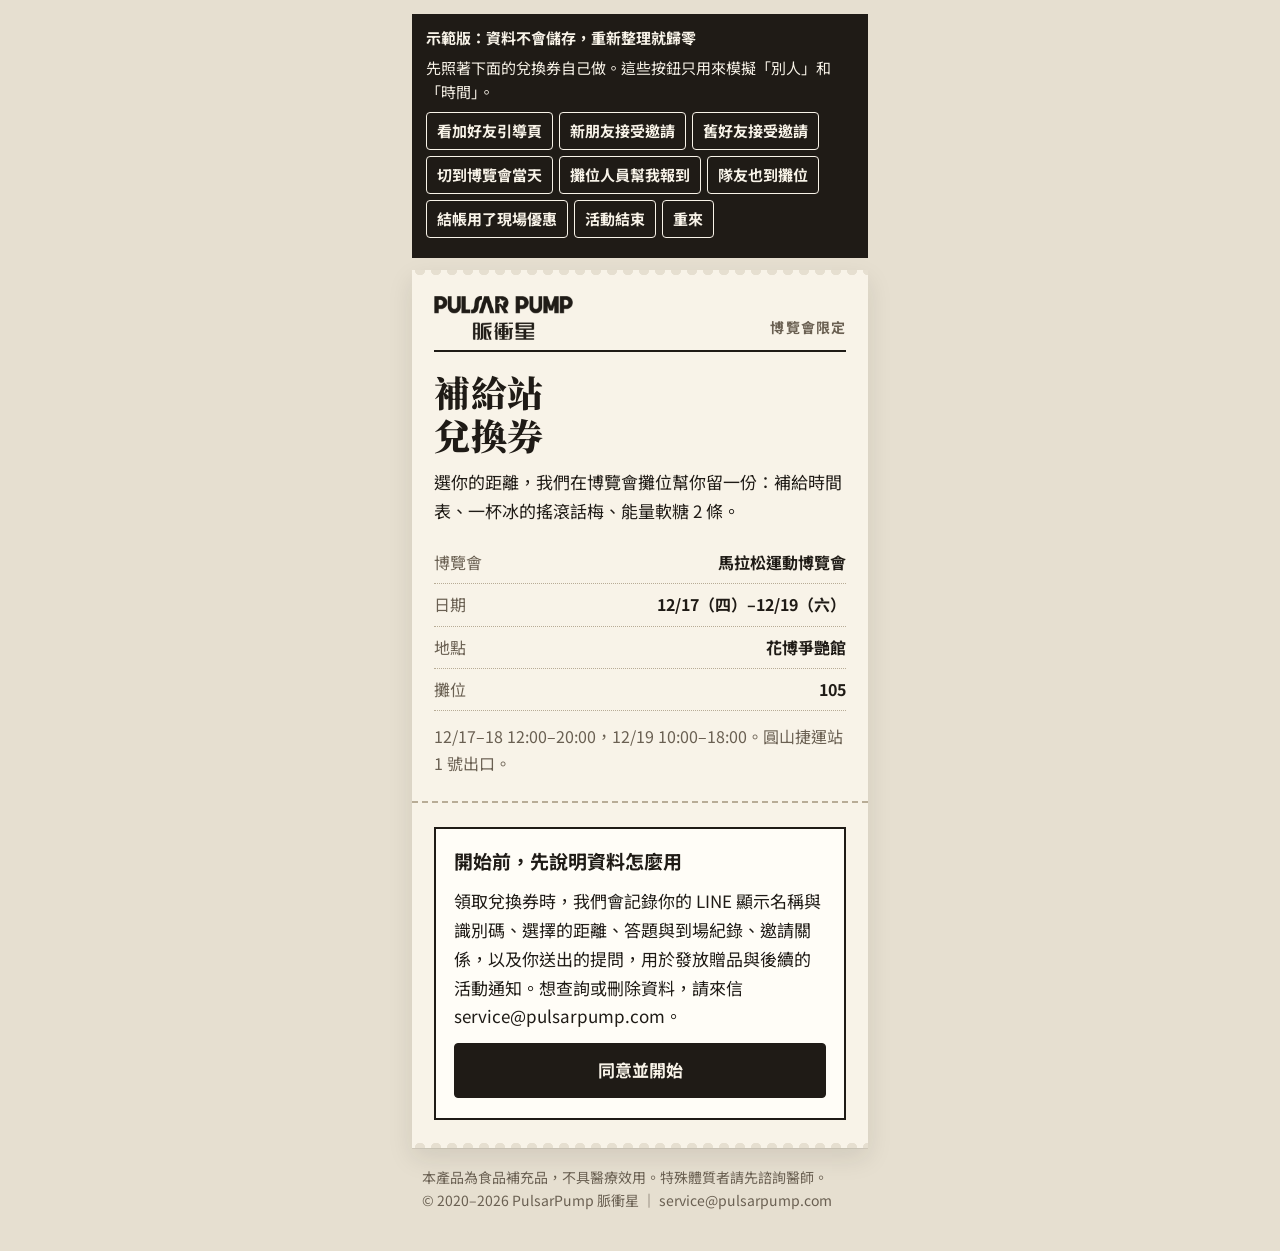
==== index.html @ deff33b0 "更新示範版 Co-Authored-By: Claude Fable 5.2 <noreply@anthropic.com> Claude-Session: https://claude.ai/cod" ====
<!DOCTYPE html>
<html lang="zh-Hant">
<head>
<meta charset="utf-8">
<meta name="viewport" content="width=device-width, initial-scale=1">
<title>示範｜博覽會補給站兌換券｜PulsarPump 脈衝星</title>
<meta name="robots" content="noindex">
<link rel="preconnect" href="https://fonts.googleapis.com">
<link rel="preconnect" href="https://fonts.gstatic.com" crossorigin>
<link href="https://fonts.googleapis.com/css2?family=Noto+Sans+TC:wght@400;500;700&family=Noto+Serif+TC:wght@900&display=swap" rel="stylesheet">
<style>/* 任務卡（參加者頁）：一張紙本集章卡。米色紙、油墨黑字、橘紅印章、虛線撕口。
   攤位核銷頁與統計頁仍用 style.css。 */
:root{
  color-scheme: light;
  --desk:#e6dfd0; --paper:#f8f3e8; --paper-2:#fffdf7;
  --ink:#1f1b16; --muted:#6a6052; --rule:#b8ac96;
  --stamp:#c8401a;            /* 印泥色：品牌橘壓深，紙上才夠清楚 */
  --bad:#a3271a;
  --serif:"Noto Serif TC","Songti TC","PMingLiU",serif;
  --sans:"Noto Sans TC",ui-sans-serif,system-ui,-apple-system,"PingFang TC",Arial,sans-serif;
}
*{box-sizing:border-box}
body{margin:0;background:var(--desk);color:var(--ink);font-family:var(--sans);font-size:17px;line-height:1.7;-webkit-font-smoothing:antialiased}
.wrap{max-width:480px;margin:0 auto;padding:14px 12px 40px}
.sheet{background:var(--paper);padding:26px 22px 28px;position:relative;box-shadow:0 1px 0 rgba(31,27,22,.08),0 10px 24px rgba(31,27,22,.10)}
/* 上下緣的撕口齒孔 */
.sheet::before,.sheet::after{content:"";position:absolute;left:0;right:0;height:8px;background:radial-gradient(circle at 8px 0,var(--desk) 5px,transparent 5.5px) 0 0/16px 8px repeat-x}
.sheet::before{top:0}
.sheet::after{bottom:0;transform:scaleY(-1)}
p{margin:0}
a{color:var(--ink)}
h1{font-family:var(--serif);font-size:36px;line-height:1.2;font-weight:900;margin:0;letter-spacing:.02em}
h3{font-size:19px;font-weight:700;margin:0;line-height:1.45}
.muted{color:var(--muted)}
.note{font-size:16px;color:var(--muted)}
.stack{display:flex;flex-direction:column;gap:12px}
[hidden]{display:none!important}

/* 卡頭 */
.brand{display:flex;justify-content:space-between;align-items:flex-end;border-bottom:2px solid var(--ink);padding-bottom:10px;margin-bottom:18px}
.brand img{display:block;height:44px;width:auto}
.brand span{font-size:14px;font-weight:700;color:var(--muted);letter-spacing:.08em}
.hero{display:flex;flex-direction:column;gap:12px}
.facts{margin-top:4px}
.fact{display:flex;justify-content:space-between;gap:16px;padding:7px 0;border-bottom:1px dotted var(--rule);font-size:16px}
.fact span{color:var(--muted);white-space:nowrap}
.fact b{font-weight:700;text-align:right}
.cut{border:0;border-top:2px dashed var(--rule);margin:24px -22px;position:relative}
.cut::before,.cut::after{content:"";position:absolute;top:-10px;width:18px;height:18px;border-radius:50%;background:var(--desk)}
.cut::before{left:-9px}.cut::after{right:-9px}

/* 集章格 */
.progress{display:flex;flex-direction:column;gap:14px}
.progress-top{display:flex;justify-content:space-between;align-items:baseline}
.progress-top b{font-family:var(--serif);font-size:26px;font-weight:900;font-variant-numeric:tabular-nums}
.stamps{display:grid;grid-template-columns:repeat(5,1fr);gap:8px}
.slot{aspect-ratio:1;border-radius:50%;border:1.5px dashed var(--rule);display:grid;place-items:center;color:var(--rule);font-family:var(--serif);font-weight:900;font-size:20px;position:relative}
.slot.done{border:2.5px solid var(--stamp);color:var(--stamp);font-size:17px;letter-spacing:.04em;box-shadow:inset 0 0 0 3px var(--paper),inset 0 0 0 4px var(--stamp);opacity:.92}
.slot.done:nth-child(1){transform:rotate(-9deg)}
.slot.done:nth-child(2){transform:rotate(6deg)}
.slot.done:nth-child(3){transform:rotate(-4deg)}
.slot.done:nth-child(4){transform:rotate(10deg)}
.slot.done:nth-child(5){transform:rotate(-6deg)}
.slot.new{animation:stamp .38s cubic-bezier(.2,1.4,.4,1) both}
@keyframes stamp{from{scale:1.9;opacity:0}to{scale:1;opacity:.92}}
.next-done{font-weight:700}
.stn{scroll-margin-top:8px}
.mycode{display:flex;justify-content:space-between;align-items:center;gap:12px;font-size:16px;border:1.5px solid var(--ink);padding:10px 14px;background:var(--paper-2)}
.mycode b{font-family:ui-monospace,"SF Mono",Menlo,Consolas,monospace;font-size:27px;letter-spacing:.2em;font-weight:700}

/* 兌換券 */
.rewards{display:flex;flex-direction:column}
.reward{display:grid;grid-template-columns:1fr;gap:4px;padding:12px 0;border-bottom:1px dotted var(--rule);font-size:16px;color:var(--muted)}
.reward b{font-size:17px;font-weight:700;color:var(--ink)}
.reward.on b::before,.reward.warn b::before{content:"可領";display:inline-block;font-size:14px;border:1.5px solid var(--stamp);color:var(--stamp);padding:0 6px;margin-right:8px;transform:rotate(-4deg);line-height:1.5}
.reward.warn b::before{content:"注意";border-color:var(--ink);color:var(--ink)}
.reward.on{color:var(--ink)}
.reward button{margin-top:6px}
.coupon{display:block;font-family:ui-monospace,"SF Mono",Menlo,Consolas,monospace;font-size:24px;font-weight:700;letter-spacing:.1em;color:var(--ink);border:1.5px dashed var(--ink);padding:6px 12px;margin:4px 0;background:var(--paper-2);text-align:center}

/* 提醒區塊（同意說明、加好友） */
.panel{display:flex;flex-direction:column;gap:12px}
.panel.alert{border:2px solid var(--ink);padding:18px 18px 20px;background:var(--paper-2)}

/* 五個補給站 */
ol.route{list-style:none;margin:0;padding:0}
.stn{display:flex;flex-direction:column;gap:6px;padding:20px 0;border-top:1px solid var(--ink);position:relative}
.stn:first-child{border-top:2px solid var(--ink)}
.mark{font-family:var(--serif);font-size:30px;font-weight:900;line-height:1.1;color:var(--ink)}
.stn.done .mark{color:var(--rule)}
.card{display:flex;flex-direction:column;gap:12px;min-width:0}
.tags{display:flex;gap:10px;align-items:center;flex-wrap:wrap;font-size:14px;font-weight:700;letter-spacing:.08em;color:var(--muted)}
.tag.onsite{color:var(--ink);border-bottom:2px solid var(--stamp)}
.tag.ok{position:absolute;right:0;top:16px;color:var(--stamp);border:2px solid var(--stamp);padding:0 8px;transform:rotate(5deg);letter-spacing:.1em;background:var(--paper)}

/* 兌換券 */
.ticket{display:flex;flex-direction:column;gap:14px}
.ticket .for{font-family:var(--serif);font-size:24px;font-weight:900;line-height:1.3}
ul.items{list-style:none;margin:0;padding:0;border-top:2px solid var(--ink)}
.item{display:flex;justify-content:space-between;align-items:center;gap:12px;padding:12px 0;border-bottom:1px dotted var(--rule)}
.item b{display:block;font-size:18px}
.item span{display:block;font-size:15px;color:var(--muted)}
.item i{font-style:normal;font-size:14px;font-weight:700;letter-spacing:.08em;white-space:nowrap;color:var(--muted);border:1.5px dashed var(--rule);padding:1px 8px}
.item.on i{color:var(--ink);border:1.5px solid var(--ink)}
.item.done i{color:var(--stamp);border:2px solid var(--stamp);transform:rotate(-5deg)}
.item.done b{color:var(--muted)}
details.plan{border-top:1px solid var(--ink);border-bottom:1px solid var(--ink);padding:14px 0}
details.plan summary{font-weight:700;cursor:pointer}
details.plan[open] summary{margin-bottom:12px}
details.plan>*+*{margin-top:10px}
.extra{display:flex;flex-direction:column;gap:12px;border-top:2px dashed var(--rule);padding-top:22px}
.extra-head{display:flex;flex-direction:column;gap:4px;align-items:flex-start}
.plus{font-size:14px;font-weight:700;letter-spacing:.1em;color:var(--stamp);border:1.5px solid var(--stamp);padding:0 8px;transform:rotate(-3deg)}
.qa{display:flex;flex-direction:column;gap:8px;padding:12px 14px;background:var(--paper-2);border:1px solid var(--rule)}
.qa.now{border:1.5px solid var(--ink)}
.qa .q{font-weight:700;font-size:18px}
.qa .a b{display:block}
.coupon small{display:block;font-family:var(--sans);font-size:15px;font-weight:500;letter-spacing:0;color:var(--muted);margin-top:4px}
.coupon.used{color:var(--muted);border-color:var(--rule);text-decoration:line-through}
.coupon.used small{text-decoration:none;color:var(--stamp);font-weight:700}
button.link{display:inline;border:0;padding:0;font-size:16px;font-weight:500;text-decoration:underline;color:var(--ink)}

/* 按鈕與輸入 */
button,.btn{font:inherit;color:var(--ink);cursor:pointer;border-radius:4px;border:1.5px solid var(--ink);background:transparent;padding:12px 14px;font-weight:700;font-size:17px;text-decoration:none;text-align:center;display:block;transition:transform .12s,background .12s}
button:active,.btn:active{transform:translateY(1px)}
button[disabled]{opacity:.45;cursor:default}
button:focus-visible,input:focus-visible,textarea:focus-visible,a:focus-visible{outline:2px solid var(--stamp);outline-offset:2px}
.primary{background:var(--ink);color:var(--paper);width:100%}
button.sel{background:var(--stamp);border-color:var(--stamp);color:#fff}
.row{display:grid;grid-template-columns:repeat(3,1fr);gap:8px}
.row2{display:grid;grid-template-columns:1fr 1fr;gap:8px}
.codebox{display:grid;grid-template-columns:1fr auto;gap:8px}
input,textarea{font:inherit;font-size:17px;color:var(--ink);background:var(--paper-2);border:1.5px solid var(--rule);border-radius:4px;padding:11px 12px;width:100%}
input::placeholder,textarea::placeholder{color:#9b907e}
textarea{min-height:88px;resize:vertical}
label{font-size:16px;color:var(--muted);display:flex;flex-direction:column;gap:6px}
table{width:100%;border-collapse:collapse;font-size:16px;background:var(--paper-2);border:1px solid var(--rule)}
td{padding:8px 10px;border-bottom:1px dotted var(--rule);vertical-align:top;text-align:left}
tr:last-child td{border-bottom:0}
td:first-child{color:var(--muted);white-space:nowrap;font-weight:700}
.msg{font-size:16px}
.msg.ok{color:var(--ink);font-weight:700;border-left:3px solid var(--stamp);padding-left:10px}
.msg.bad{color:var(--bad)}
footer{font-size:14px;color:var(--muted);padding:18px 10px 0;line-height:1.6}
@media (prefers-reduced-motion:reduce){.slot.new{animation:none}button,.btn{transition:none}}
@media (max-width:360px){h1{font-size:31px}.sheet{padding:24px 16px}.cut{margin:22px -16px}.row{grid-template-columns:1fr}}

.demo{background:#1f1b16;color:#f8f3e8;padding:12px 14px;margin-bottom:12px;font-size:15px;line-height:1.6}
.demo b{display:block;margin-bottom:6px}
.demo div{display:flex;flex-wrap:wrap;gap:6px;margin-top:8px}
.demo button{color:#f8f3e8;border-color:#f8f3e8;font-size:15px;padding:6px 10px}
</style>
</head>
<body>
<div class="wrap">
  <div class="demo"><b>示範版：資料不會儲存，重新整理就歸零</b>
    先照著下面的兌換券自己做。這些按鈕只用來模擬「別人」和「時間」。
    <div><button onclick="demoDo('landing')">看加好友引導頁</button>
    <button onclick="demoDo('friend')">新朋友接受邀請</button>
    <button onclick="demoDo('oldfriend')">舊好友接受邀請</button>
    <button onclick="demoDo('day')">切到博覽會當天</button>
    <button onclick="demoDo('checkin')">攤位人員幫我報到</button>
    <button onclick="demoDo('mate')">隊友也到攤位</button>
    <button onclick="demoDo('pay')">結帳用了現場優惠</button>
    <button onclick="demoDo('over')">活動結束</button>
    <button onclick="demoDo('reset')">重來</button></div>
    <p id="demoTip" style="color:#ffb199;margin-top:8px"></p></div>
  <div class="sheet">
    <div class="brand"><img src="[data-uri]" alt="PulsarPump 脈衝星" width="139" height="44"><span>博覽會限定</span></div>
    <section class="hero">
      <h1>補給站<br>兌換券</h1>
      <p>選你的距離，我們在博覽會攤位幫你留一份：補給時間表、一杯冰的搖滾話梅、能量軟糖 2 條。</p>
      <div class="facts" id="facts"></div>
      <p class="note" id="hours"></p>
    </section>
    <hr class="cut">
    <main id="app" class="stack" style="gap:24px"><p class="muted">載入中…</p></main>
  </div>
  <footer id="foot"></footer>
</div>
<script>
// 兌換券前端。狀態一律以伺服器回傳為準，畫面只負責呈現。
let CFG = null, S = null, flash = {}, editDistance = false;
const DIST = {half: '半馬', full: '全馬', cheer: '陪跑加油'};
const app = document.getElementById('app');
const esc = s => String(s ?? '').replace(/[&<>"']/g, c => ({'&':'&amp;','<':'&lt;','>':'&gt;','"':'&quot;',"'":'&#39;'}[c]));
const params = new URLSearchParams(location.search);


const DEMO = {cfg: {"liff_id": "", "dev": true, "demo": true, "oa_id": "@201nygdf", "identity": "demo", "friend_check": "oa", "keyword": "任務卡", "has_pending_ref": false, "event": {"name": "馬拉松運動博覽會", "venue": "花博爭艷館", "booth": "105", "hours": "12/17–18 12:00–20:00，12/19 10:00–18:00。圓山捷運站 1 號出口。"}, "plans": {"half": [["賽前 2–3 小時", "吃平常習慣的早餐，以碳水為主"], ["起跑前", "小口補水，不用喝到很撐"], ["賽中", "超過 1 小時的部分，每小時補 30–60 克碳水，分次吃"], ["每個水站", "依天氣小口喝，有流汗就補電解質"], ["賽後", "先補水和碳水，再吃一餐有蛋白質的正餐"]], "full": [["賽前 1–2 天", "飯、麵、麵包吃足，不用暴食"], ["賽前 2–3 小時", "吃平常習慣的早餐，以碳水為主"], ["賽中", "從前 30–45 分鐘就開始補，每小時 30–60 克碳水，不要等餓了才吃"], ["每個水站", "小口喝，電解質跟著補"], ["30K 之後", "吃得下就繼續少量補，換成好入口的形式"], ["賽後", "先補水和碳水，再吃一餐有蛋白質的正餐"]], "cheer": [["出門前", "幫跑者確認補給帶齊：比賽要用的都練習時用過"], ["會合點", "約在 25K–35K 之間，這段最需要有人遞補給"], ["帶什麼", "水、電解質、他平常吃慣的補給，不要臨時換新的"], ["終點", "備好水和一點碳水，先讓他坐下再說"]]}, "quiz_after": "想知道更多，到攤位可以試喝、當面問。", "invite_text": "我領了 PulsarPump 的博覽會補給兌換券，到攤位有軟糖和試喝。你還不是他們的 LINE 好友的話，我們一起去可以再各拿一包勁速補：", "privacy": "領取兌換券時，我們會記錄你的 LINE 顯示名稱與識別碼、選擇的距離、答題與到場紀錄、邀請關係，以及你送出的提問，用於發放贈品與後續的活動通知。想查詢或刪除資料，請來信 service@pulsarpump.com。", "privacy_url": "", "disclaimer": "本產品為食品補充品，不具醫療效用。特殊體質者請先諮詢醫師。", "reviewed": false, "caps": {"2026-12-17": {"gummy": 150, "bonus": 150, "crampeace": 80}, "2026-12-18": {"gummy": 150, "bonus": 150, "crampeace": 80}, "2026-12-19": {"gummy": 300, "bonus": 300, "crampeace": 160}}}, pool: [{"text": "馬拉松後段撞牆，可以靠補給往後延。", "answer": true, "explain": "撞牆通常是肝醣快用完了，是能量問題而不是意志力問題。賽前和賽中的補給安排可以把它往後推。"}, {"text": "抽筋就是因為缺電解質。", "answer": false, "explain": "電解質流失是可能原因之一，但不少研究指向神經肌肉疲勞。這也是為什麼有人補了鹽還是抽筋。"}, {"text": "酸黃瓜汁能緩解抽筋，是因為補充了鹽分。", "answer": false, "explain": "研究裡抽筋緩解的速度，比喝下去再被吸收快得多。學者推測是口腔和喉嚨的感受器引發了神經反射。"}, {"text": "汗流得越多，燃燒的脂肪就越多。", "answer": false, "explain": "流汗是身體在散熱。汗量跟氣溫、濕度、體質有關，和用掉多少脂肪沒有直接關係。"}, {"text": "喝咖啡會讓身體脫水。", "answer": false, "explain": "對平常就有喝咖啡的人來說，適量攝取對體內水分的影響和喝水差不多。"}, {"text": "運動後 30 分鐘內沒補蛋白質，就白練了。", "answer": false, "explain": "補充的時間範圍比「30 分鐘」寬得多。一整天吃夠蛋白質，比搶那半小時重要。"}]};
const D = {consent: false, distance: null, ans: {}, asked: false, sent: false, partner: false,
           partnerNew: true, partnerArrived: false, arrived: false, got: {}, uses: 0, eventDay: false, over: false,
           ids: [...DEMO.pool.keys()].sort(() => Math.random() - .5).slice(0, 3)};
function demoState() {
  const quizDone = D.ids.every(i => i in D.ans), qualified = D.partner && D.partnerNew;
  const stock = D.over ? 'ended' : 'ready';
  const absent = D.over && !!D.distance && !D.arrived;
  return {name: '示範', code: 'PUL5R', is_friend: true, is_new: true, consent: D.consent,
    distance: D.distance, plan_sent: !!D.distance, arrived: D.arrived, asked: D.asked, quiz_done: quizDone,
    quiz: D.ids.map(i => i in D.ans
      ? {id: i, text: DEMO.pool[i].text, answered: true, correct: D.ans[i] === DEMO.pool[i].answer, truth: DEMO.pool[i].answer, explain: DEMO.pool[i].explain}
      : {id: i, text: DEMO.pool[i].text, answered: false}),
    has_partner: D.partner, team_qualified: qualified, partner_arrived: D.partnerArrived, invited: false,
    rewards: {
      gummy: D.got.gummy ? 'claimed' : !D.distance ? 'locked' : stock,
      bonus: D.got.bonus ? 'claimed' : !quizDone ? 'locked' : stock,
      crampeace: D.got.crampeace ? 'claimed' : !qualified ? 'locked' : !(D.arrived && D.partnerArrived) ? 'waiting_partner' : stock,
      onsite: !D.distance ? 'locked' : D.over ? 'ended' : 'ready', onsite_uses: D.uses, onsite_text: '全品項 88 折',
      absent: absent, absent_code: absent ? 'EV-DEMO-2612' : '', absent_text: '滿 2,000 元折 250 元，2027/1/19 前有效'},
    today: {is_event_day: D.eventDay, over: D.over, left: D.eventDay ? {gummy: 150, bonus: 150, crampeace: 80} : null}};
}
async function api(path, data) {
  const fail = m => { const e = new Error(m); e.status = 400; throw e; };
  if (path === '/api/config') return DEMO.cfg;
  if (path === '/api/consent') D.consent = true;
  if (path === '/api/distance') D.distance = data.distance;
  if (path === '/api/quiz' && !(data.q in D.ans)) D.ans[data.q] = data.answer;
  if (path === '/api/ask') { if (!String(data.text || '').trim()) fail('請先寫下你的問題'); D.asked = true; }
  if (path === '/api/ref') fail('示範版沒有其他參加者');
  return {ok: true, state: demoState()};
}
function demoDo(a) {
  const tip = document.getElementById('demoTip');
  tip.textContent = '';
  if (a === 'reset') { location.reload(); return; }
  if (a === 'landing') { landing(); return; }
  if (!S || !S.distance) { tip.textContent = '先在下面的兌換券按「同意並開始」、選距離。'; return; }
  if (a === 'friend' || a === 'oldfriend') {
    if (!D.sent) { tip.textContent = '先在「加碼二」按「傳邀請給跑友」，再按這個按鈕。'; return; }
    D.partner = true; D.partnerNew = a === 'friend';
  }
  if (a === 'day') { D.eventDay = true; D.over = false; }
  if (a === 'checkin') {
    if (!D.eventDay) { tip.textContent = '要先切到博覽會當天，攤位才有人。'; return; }
    const before = Object.keys(D.got).length, first = !D.arrived;
    D.arrived = true;
    const s = demoState().rewards;
    ['gummy', 'bonus', 'crampeace'].forEach(k => { if (s[k] === 'ready') D.got[k] = true; });
    tip.textContent = first ? '工作人員按了「報到並發放」。' : Object.keys(D.got).length > before ? '工作人員發了新達成的加碼。' : '目前沒有新的東西可以領。';
  }
  if (a === 'mate') {
    if (!(D.partner && D.partnerNew)) { tip.textContent = '要先有一位新朋友接受邀請。'; return; }
    D.partnerArrived = true;
  }
  if (a === 'pay') {
    if (!D.eventDay) { tip.textContent = '現場優惠券只能在博覽會當天用，先切到博覽會當天。'; return; }
    D.uses += 1; D.arrived = true;
  }
  if (a === 'over') { D.eventDay = false; D.over = true; }
  S = demoState(); flash = {}; render();
}

function loadScript(src) {
  return new Promise((res, rej) => {
    const s = document.createElement('script');
    s.src = src; s.onload = res; s.onerror = () => rej(new Error('LINE 元件載入失敗'));
    document.head.appendChild(s);
  });
}

const addFriendUrl = () => 'https://line.me/R/ti/p/' + encodeURIComponent(CFG.oa_id);

// 官方帳號模式下還沒有身分的人：請他加好友，任務卡連結會由官方帳號傳給他
function landing() {
  const invited = params.get('ref') || CFG.has_pending_ref;
  app.innerHTML = `<section class="panel alert">
      <h3>${invited ? '朋友邀你一起去攤位' : '加入好友，領你的兌換券'}</h3>
      <p>加入 PulsarPump 的 LINE 好友，我們會馬上把你專屬的兌換券傳到聊天室。選好距離，就幫你在攤位保留一份。${invited ? '你和朋友會自動算成一隊。' : ''}</p>
      <a class="btn primary" href="${addFriendUrl()}">加入 PulsarPump 好友</a>
      <p class="note">已經是好友？在 PulsarPump 的聊天室輸入「${esc(CFG.keyword)}」，就會收到你的兌換券。</p>
    </section>`;
}

async function openSession() {
  const payload = {ref: params.get('ref') || ''};
  const useDev = CFG.dev && (params.get('dev_user') || CFG.identity !== 'oa');
  if (CFG.identity === 'oa' && !useDev) {
    try {
      S = (await api('/api/me')).state;
      return true;
    } catch (e) {
      if (e.status === 401) { landing(); return false; }
      throw e;
    }
  }
  if (CFG.liff_id) {
    if (!window.liff) await loadScript('https://static.line-scdn.net/liff/edge/2/sdk.js');
    await liff.init({liffId: CFG.liff_id});
    if (!liff.isLoggedIn()) { liff.login({redirectUri: location.href}); return false; }
    payload.id_token = liff.getIDToken();
    payload.access_token = liff.getAccessToken();
  } else if (useDev) {
    payload.dev_user = params.get('dev_user') || 'tester';
    payload.dev_friend = params.get('friend') !== '0';
    payload.dev_new = params.get('new') !== '0';
  } else {
    throw new Error('兌換券尚未開放');
  }
  try {
    S = (await api('/api/session', payload)).state;
  } catch (e) {
    // ID token 過期時重新登入一次
    if (e.status === 401 && CFG.liff_id && !params.get('relogin')) {
      liff.logout();
      const u = new URL(location.href); u.searchParams.set('relogin', '1');
      liff.login({redirectUri: u.toString()});
      return false;
    }
    throw e;
  }
  return true;
}

async function boot() {
  try {
    CFG = await api('/api/config');
    const ev = CFG.event;
    document.getElementById('facts').innerHTML =
      [['博覽會', ev.name], ['日期', '12/17（四）–12/19（六）'], ['地點', ev.venue], ['攤位', ev.booth]]
        .map(f => `<div class="fact"><span>${esc(f[0])}</span><b>${esc(f[1])}</b></div>`).join('');
    document.getElementById('hours').textContent = ev.hours;
    document.getElementById('foot').innerHTML = esc(CFG.disclaimer) + '<br>© 2020–2026 PulsarPump 脈衝星 ｜ service@pulsarpump.com';
    if (await openSession()) render();
  } catch (e) {
    app.innerHTML = `<section class="panel alert"><h3>打不開兌換券</h3><p class="msg bad">${esc(e.message)}</p><button class="primary" onclick="location.reload()">重新整理</button></section>`;
  }
}

// ---- 動作 ----

async function act(key, fn) {
  flash = {};
  try {
    const r = await fn();
    if (r && r.state) S = r.state;
    if (r && r.note) flash[key] = {text: r.note, ok: !r.bad};
  } catch (e) {
    flash[key] = {text: e.message, ok: false};
  }
  render();
}
const msg = key => flash[key] ? `<p class="msg ${flash[key].ok ? 'ok' : 'bad'}">${esc(flash[key].text)}</p>` : '';

const inviteUrl = () => CFG.liff_id
  ? `https://liff.line.me/${CFG.liff_id}?ref=${S.code}`
  : `${location.origin}${location.pathname}?ref=${S.code}`;

async function invite() { D.sent = true;
  const text = CFG.invite_text + inviteUrl();
  if (!CFG.demo && !window.liff && /Android|iPhone|iPad|Line\//i.test(navigator.userAgent)) {
    // 不在 LIFF 裡時，用 LINE 的分享連結開啟選擇聊天室的畫面
    location.href = 'https://line.me/R/share?text=' + encodeURIComponent(text);
    return {note: '朋友加入好友並領券後，你們就算一隊。'};
  }
  if (window.liff && liff.isApiAvailable && liff.isApiAvailable('shareTargetPicker')) {
    try {
      const res = await liff.shareTargetPicker([{type: 'text', text}]);
      if (res) return {note: '邀請已送出。朋友加入好友並領券後，你們就算一隊。'};
      return {};
    } catch (e) { /* 改用複製 */ }
  }
  try {
    await navigator.clipboard.writeText(text);
    return {note: '邀請文字已複製，貼給朋友就可以。'};
  } catch (e) {
    return {note: text};
  }
}

// ---- 畫面 ----

// 贈品一列：左邊品名，右邊狀態章
function item(name, sub, status) {
  const label = {claimed: '已領取', ready: '已保留', out_today: '今日送完', ended: '已結束',
                 waiting_partner: '等隊友', locked: '未達成'}[status];
  const cls = status === 'claimed' ? 'done' : status === 'ready' ? 'on' : '';
  return `<li class="item ${cls}"><div><b>${name}</b>${sub ? `<span>${sub}</span>` : ''}</div><i>${label}</i></li>`;
}

function pickup() {
  const t = S.today, booth = esc(CFG.event.booth);
  if (S.arrived) return '<p class="muted">謝謝你來攤位。還有加碼沒領的話，達成後再給工作人員看一次代碼。</p>';
  if (t.over) return '<p class="muted">博覽會已經結束，現場贈品停止發放。</p>';
  if (t.is_event_day) return `<p><b>現在就可以領。</b>到 ${booth} 攤位，把下面的代碼給工作人員看。今日軟糖還有 ${t.left.gummy} 份。</p>`;
  return `<p>12/17–12/19 到 ${booth} 攤位，把下面的代碼給工作人員看。每日限量，三天都可以來。</p>`;
}

function quizBlock() {
  const r = S.rewards, total = S.quiz.length, done = S.quiz.filter(q => q.answered).length;
  const cur = S.quiz.find(q => !q.answered);
  const draft = CFG.reviewed ? '' : '<p class="note">題目與解說為草稿，待黎醫師確認。</p>';
  const answered = S.quiz.filter(q => q.answered).map(q => `
    <div class="qa"><p class="q">${esc(q.text)}</p>
      <p class="a"><b>${q.correct ? '答對了' : '答錯了'}，這句話是${q.truth ? '真的' : '假的'}。</b>${esc(q.explain)}</p></div>`).join('');
  const ask = cur ? `<div class="qa now"><p class="note">第 ${done + 1} 題，共 ${total} 題</p><p class="q">${esc(cur.text)}</p>
      <div class="row2"><button data-act="quiz" data-q="${cur.id}" data-v="1">真的</button><button data-act="quiz" data-q="${cur.id}" data-v="0">假的</button></div>${msg('quiz')}</div>` : '';
  const end = cur ? '' : `<p class="msg ok">${total} 題都答完了，${r.bonus === 'claimed' ? '加碼軟糖已領取。' : '到攤位多拿 1 條軟糖。'}${esc(CFG.quiz_after)}</p>`;
  return `<section class="extra" id="quiz">
      <div class="extra-head"><span class="plus">加碼一</span><h3>答 ${total} 題真的假的，多拿 1 條軟糖</h3></div>
      <p class="muted">不管答對答錯都算，答完看解說。</p>
      ${answered}${ask}${end}${draft}
    </section>`;
}

function teamBlock() {
  const st = S.rewards.crampeace;
  const status = st === 'claimed' ? '勁速補已領取，謝謝你們一起來。'
    : st === 'ready' ? '你們兩個都到了，給工作人員看代碼就能領勁速補。'
    : st === 'out_today' ? '今日勁速補已送完，明天還有新的份數。'
    : st === 'ended' ? '博覽會已經結束。'
    : S.team_qualified ? (S.arrived ? '你到了，等隊友也到攤位，兩個人就各拿一包。' : '已經組隊。兩個人都到攤位，各拿勁速補 1 包。')
    : S.has_partner ? '你們已經連上了，但對方原本就是 PulsarPump 的好友，這個加碼要揪新朋友才算。可以再邀一位。'
    : '把邀請傳給一位還不是 PulsarPump 好友的跑友。他加入好友、領了券，你們就算一隊。';
  const canInvite = !['claimed', 'ended'].includes(st);
  return `<section class="extra" id="team">
      <div class="extra-head"><span class="plus">加碼二</span><h3>揪一位新朋友，兩人各拿勁速補 1 包</h3></div>
      <p class="muted">${status}</p>
      ${canInvite ? `<button class="${S.team_qualified ? '' : 'primary'}" data-act="invite">${S.has_partner ? '再邀請一位' : '傳邀請給跑友'}</button>${msg('invite')}
      <p class="note">你的邀請碼：<b>${esc(S.code)}</b></p>` : ''}
      ${canInvite && !S.invited && !S.has_partner ? `<div class="codebox"><input id="refcode" placeholder="朋友的邀請碼" maxlength="5" autocomplete="off" autocapitalize="characters" aria-label="朋友的邀請碼">
        <button data-act="ref">加入他的隊</button></div>${msg('ref')}` : ''}
    </section>`;
}

function onsiteBlock() {
  const r = S.rewards, offer = esc(r.onsite_text || '現場優惠');
  const head = '<div class="extra-head"><span class="plus">現場限定</span><h3>現場優惠券</h3></div>';
  if (r.onsite === 'locked') return '';
  if (r.onsite === 'ended') return `<section class="extra">${head}<div class="coupon used">${offer}<small>博覽會已結束</small></div></section>`;
  return `<section class="extra">${head}
      <div class="coupon">${offer}<small>${S.today.is_event_day ? '結帳時把這個畫面給工作人員看' : `12/17–12/19 在 ${esc(CFG.event.booth)} 攤位結帳時出示`}</small></div>
      <p class="note">限博覽會現場使用，三天都可以用。${r.onsite_uses ? `已使用 ${r.onsite_uses} 次，謝謝你的支持。` : ''}</p></section>`;
}

function render() {
  if (!S.consent) {
    app.innerHTML = `<section class="panel alert">
      <h3>開始前，先說明資料怎麼用</h3>
      <p>${esc(CFG.privacy)}</p>
      ${CFG.privacy_url ? `<a href="${esc(CFG.privacy_url)}" target="_blank" rel="noopener">隱私權條款</a>` : ''}
      <button class="primary" data-act="consent">同意並開始</button>${msg('consent')}
    </section>`;
    return bind();
  }
  const friend = S.is_friend ? '' : `<section class="panel alert">
      <h3>${CFG.friend_check === 'staff' ? '領取前，請攤位人員確認好友' : '先加入 LINE 好友'}</h3>
      <p class="muted">${CFG.friend_check === 'staff'
        ? '加入好友後，到攤位把 LINE 畫面給工作人員看一下，就能領取。'
        : '加入好友後才能領取，博覽會前一天也會提醒你。'}</p>
      <a class="btn primary" href="${addFriendUrl()}" target="_blank" rel="noopener">加入 PulsarPump 好友</a>
      <button data-act="refresh">${CFG.friend_check === 'staff' ? '重新整理' : '我加好了，重新整理'}</button>${msg('refresh')}
    </section>`;
  const distButtons = `<div class="row">${Object.entries(DIST).map(([k, v]) =>
      `<button data-act="dist" data-v="${k}" class="${S.distance === k ? 'sel' : ''}">${v}</button>`).join('')}</div>${msg('dist')}`;

  // 第一步：還沒選距離
  if (!S.distance) {
    app.innerHTML = `${friend}<section class="panel alert">
        <h3>你這次跑什麼距離？</h3>
        <p class="muted">選好之後，我們照你的距離準備一張補給時間表，連同試喝和軟糖，在 ${esc(CFG.event.booth)} 攤位幫你留一份。</p>
        ${distButtons}
      </section>`;
    return bind();
  }

  if (S.rewards.absent) {
    app.innerHTML = `<section class="panel alert">
        <h3>這次沒遇到你，送你一張官網折扣券</h3>
        <span class="coupon">${esc(S.rewards.absent_code)}<small>${esc(S.rewards.absent_text)}</small></span>
        <p class="muted">到 www.pulsarpump.com 結帳時輸入。</p>
      </section>`;
    return bind();
  }

  const r = S.rewards;
  const plan = '<table>' + CFG.plans[S.distance].map(x => `<tr><td>${esc(x[0])}</td><td>${esc(x[1])}</td></tr>`).join('') + '</table>';
  const got = r.gummy === 'claimed';
  app.innerHTML = `${friend}
    <section class="ticket" aria-live="polite">
      <p class="for">${esc(S.name) ? esc(S.name) + '，' : ''}已經幫你保留</p>
      <ul class="items">
        ${item(`${DIST[S.distance]}補給時間表`, '現場依你的配速調整', S.arrived ? 'claimed' : r.gummy === 'locked' ? 'locked' : S.today.over ? 'ended' : 'ready')}
        ${item('冰的搖滾話梅 1 杯', '現場試喝', S.arrived ? 'claimed' : r.gummy === 'locked' ? 'locked' : S.today.over ? 'ended' : 'ready')}
        ${item('能量軟糖 2 條', '', r.gummy)}
        ${r.bonus !== 'locked' ? item('加碼：能量軟糖 1 條', '答題加碼', r.bonus) : ''}
        ${!['locked', 'waiting_partner'].includes(r.crampeace) ? item('加碼：勁速補 1 包', '揪新朋友加碼', r.crampeace) : ''}
      </ul>
      ${pickup()}
      <div class="mycode"><span class="muted">兌換代碼</span><b>${esc(S.code)}</b></div>
      <p class="note">每人各限領一次，每日限量，送完為止。</p>
    </section>
    <details class="plan"${got ? '' : ''}>
      <summary>先看你的${DIST[S.distance]}補給時間表</summary>
      ${plan}
      ${CFG.reviewed ? '' : '<p class="note">內容為草稿，待黎醫師確認。</p>'}
      ${S.plan_sent ? `<p class="note">這張表也傳到你的 LINE 了。之後在 PulsarPump 聊天室輸入「補給表」，隨時可以再拿一次。</p>` : CFG.identity === 'oa' ? `<p class="note">在 PulsarPump 聊天室輸入「補給表」，就會把這張表傳給你。</p>` : ''}
      <p class="note">到攤位可以請我們依你的配速調整。${S.arrived ? '' : ' <button class="link" data-act="redist">改距離</button>'}</p>
      ${editDistance ? distButtons : ''}
    </details>
    ${onsiteBlock()}
    ${quizBlock()}
    ${teamBlock()}
    <section class="extra">
      <div class="extra-head"><span class="plus">問黎醫師</span><h3>補給、訓練的問題，先寫下來</h3></div>
      <p class="muted">${S.asked ? '問題收到了。' : ''}黎醫師會在活動後，從 PulsarPump 的 LINE 官方帳號逐一回覆。想當面問，也歡迎到攤位。</p>${S.asked ? msg('ask') : ''}
      <label for="q">${S.asked ? '還想再問一題' : '你的問題'}<textarea id="q" maxlength="200" placeholder="例如：全馬 30K 後胃口很差，還要硬吃嗎？"></textarea></label>
      <button data-act="ask">送出問題</button>${S.asked ? '' : msg('ask')}
      <p class="note">不回答個人病情、用藥與檢查數值，這類狀況請直接就醫。</p>
    </section>
    <p class="note">不能來博覽會？活動結束後，這裡會出現一張官網折扣券。</p>`;
  bind();
}

function bind() {
  app.querySelectorAll('[data-act]').forEach(el => el.addEventListener('click', () => {
    const a = el.dataset.act, v = el.dataset.v;
    if (a === 'redist') { editDistance = !editDistance; return render(); }
    el.disabled = true;
    if (a === 'consent') return act('consent', () => api('/api/consent', {}));
    if (a === 'refresh') return act('refresh', async () => {
      await openSession();
      if (S.is_friend) return {};
      return {note: CFG.friend_check === 'staff' ? '還沒確認。到攤位請工作人員幫你確認。'
        : CFG.friend_check === 'oa' ? `還沒偵測到。加入後在聊天室輸入「${CFG.keyword}」再試一次。`
        : '還沒偵測到好友狀態，加入後再按一次。', bad: true};
    });
    if (a === 'dist') { editDistance = false; return act('dist', () => api('/api/distance', {distance: v})); }
    if (a === 'quiz') return act('quiz', () => api('/api/quiz', {q: Number(el.dataset.q), answer: v === '1'}));
    if (a === 'invite') return act('invite', invite);
    if (a === 'ref') return act('ref', () => api('/api/ref', {code: document.getElementById('refcode').value}));
    if (a === 'ask') return act('ask', async () => {
      const r = await api('/api/ask', {text: document.getElementById('q').value});
      return {state: r.state, note: '已送出。'};
    });
  }));
  // 改距離時時間表要保持展開
  if (editDistance) { const d = app.querySelector('details.plan'); if (d) d.open = true; }
}

boot();

</script>
</body>
</html>
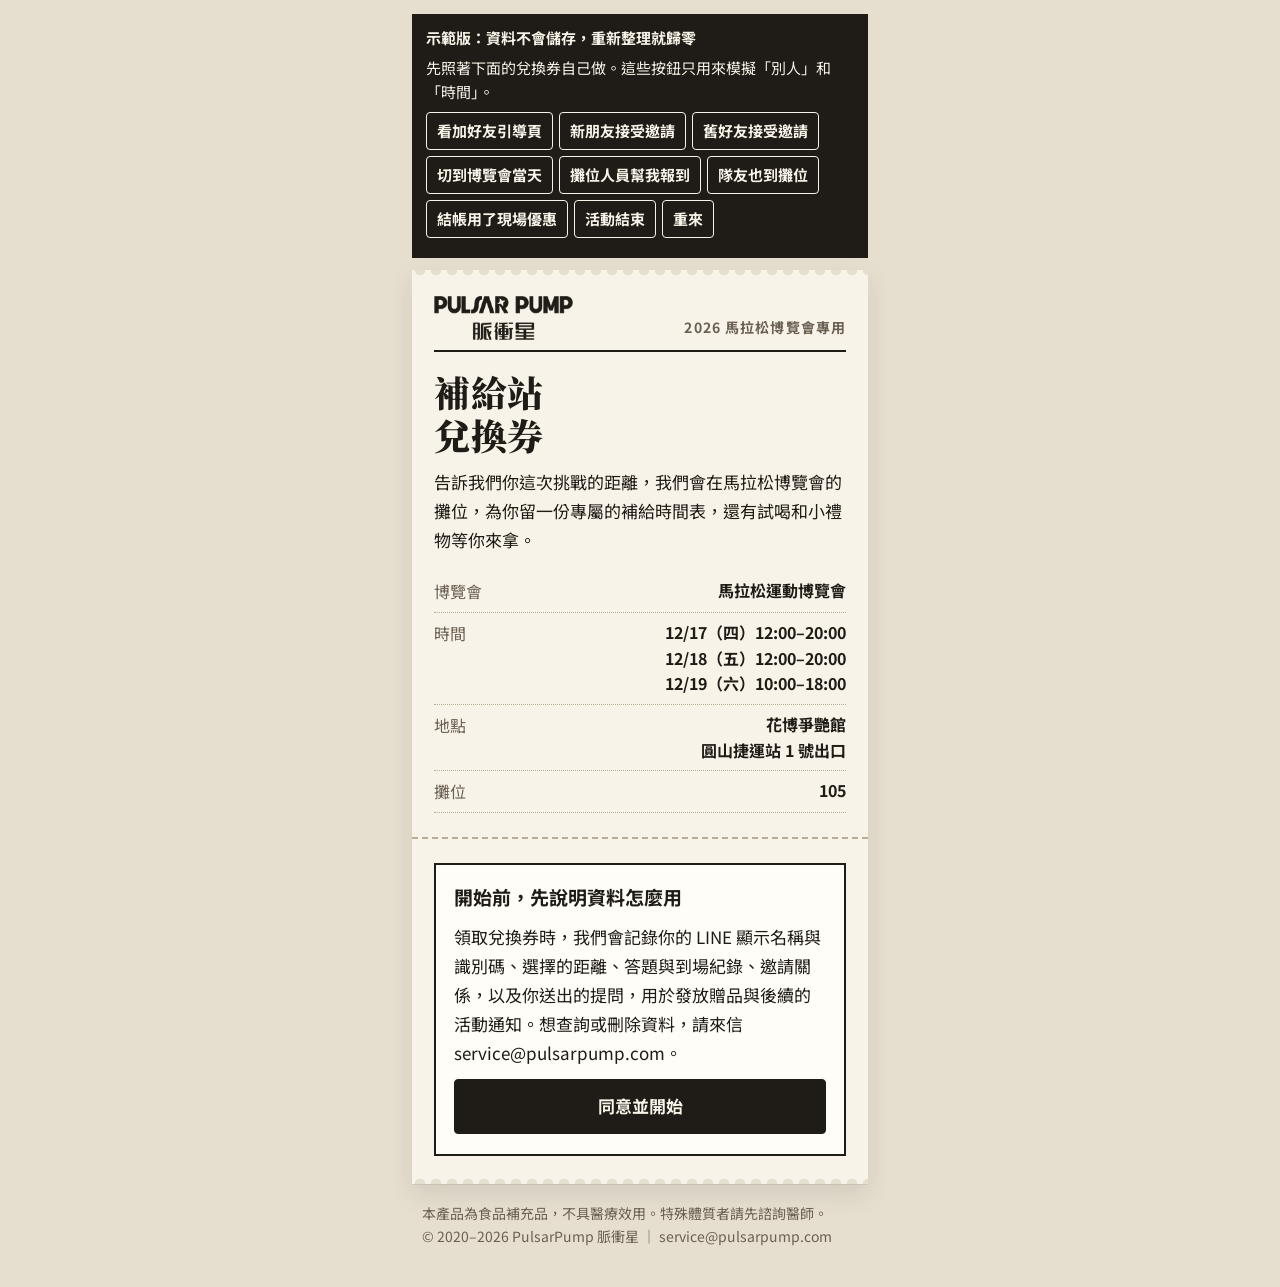
==== commit e128343d: "更新示範版 Co-Authored-By: Claude Fable 5.2 <noreply@anthropic.com> Claude-Session: https://claude.ai/cod" ====
--- a/index.html
+++ b/index.html
@@ -39,12 +39,12 @@
 /* 卡頭 */
 .brand{display:flex;justify-content:space-between;align-items:flex-end;border-bottom:2px solid var(--ink);padding-bottom:10px;margin-bottom:18px}
 .brand img{display:block;height:44px;width:auto}
-.brand span{font-size:14px;font-weight:700;color:var(--muted);letter-spacing:.08em}
+.brand span{text-align:right;font-size:14px;font-weight:700;color:var(--muted);letter-spacing:.08em}
 .hero{display:flex;flex-direction:column;gap:12px}
 .facts{margin-top:4px}
 .fact{display:flex;justify-content:space-between;gap:16px;padding:7px 0;border-bottom:1px dotted var(--rule);font-size:16px}
 .fact span{color:var(--muted);white-space:nowrap}
-.fact b{font-weight:700;text-align:right}
+.fact b{font-weight:700;text-align:right;line-height:1.6;font-variant-numeric:tabular-nums}
 .cut{border:0;border-top:2px dashed var(--rule);margin:24px -22px;position:relative}
 .cut::before,.cut::after{content:"";position:absolute;top:-10px;width:18px;height:18px;border-radius:50%;background:var(--desk)}
 .cut::before{left:-9px}.cut::after{right:-9px}
@@ -166,12 +166,11 @@
     <button onclick="demoDo('reset')">重來</button></div>
     <p id="demoTip" style="color:#ffb199;margin-top:8px"></p></div>
   <div class="sheet">
-    <div class="brand"><img src="[data-uri]" alt="PulsarPump 脈衝星" width="139" height="44"><span>博覽會限定</span></div>
+    <div class="brand"><img src="[data-uri]" alt="PulsarPump 脈衝星" width="139" height="44"><span>2026 馬拉松博覽會專用</span></div>
     <section class="hero">
       <h1>補給站<br>兌換券</h1>
-      <p>選你的距離，我們在博覽會攤位幫你留一份：補給時間表、一杯冰的搖滾話梅、能量軟糖 2 條。</p>
+      <p>告訴我們你這次挑戰的距離，我們會在馬拉松博覽會的攤位，為你留一份專屬的補給時間表，還有試喝和小禮物等你來拿。</p>
       <div class="facts" id="facts"></div>
-      <p class="note" id="hours"></p>
     </section>
     <hr class="cut">
     <main id="app" class="stack" style="gap:24px"><p class="muted">載入中…</p></main>
@@ -180,14 +179,14 @@
 </div>
 <script>
 // 兌換券前端。狀態一律以伺服器回傳為準，畫面只負責呈現。
-let CFG = null, S = null, flash = {}, editDistance = false;
+let CFG = null, S = null, flash = {}, editDistance = false, planOpen = false, askCode = false;
 const DIST = {half: '半馬', full: '全馬', cheer: '陪跑加油'};
 const app = document.getElementById('app');
 const esc = s => String(s ?? '').replace(/[&<>"']/g, c => ({'&':'&amp;','<':'&lt;','>':'&gt;','"':'&quot;',"'":'&#39;'}[c]));
 const params = new URLSearchParams(location.search);
 
 
-const DEMO = {cfg: {"liff_id": "", "dev": true, "demo": true, "oa_id": "@201nygdf", "identity": "demo", "friend_check": "oa", "keyword": "任務卡", "has_pending_ref": false, "event": {"name": "馬拉松運動博覽會", "venue": "花博爭艷館", "booth": "105", "hours": "12/17–18 12:00–20:00，12/19 10:00–18:00。圓山捷運站 1 號出口。"}, "plans": {"half": [["賽前 2–3 小時", "吃平常習慣的早餐，以碳水為主"], ["起跑前", "小口補水，不用喝到很撐"], ["賽中", "超過 1 小時的部分，每小時補 30–60 克碳水，分次吃"], ["每個水站", "依天氣小口喝，有流汗就補電解質"], ["賽後", "先補水和碳水，再吃一餐有蛋白質的正餐"]], "full": [["賽前 1–2 天", "飯、麵、麵包吃足，不用暴食"], ["賽前 2–3 小時", "吃平常習慣的早餐，以碳水為主"], ["賽中", "從前 30–45 分鐘就開始補，每小時 30–60 克碳水，不要等餓了才吃"], ["每個水站", "小口喝，電解質跟著補"], ["30K 之後", "吃得下就繼續少量補，換成好入口的形式"], ["賽後", "先補水和碳水，再吃一餐有蛋白質的正餐"]], "cheer": [["出門前", "幫跑者確認補給帶齊：比賽要用的都練習時用過"], ["會合點", "約在 25K–35K 之間，這段最需要有人遞補給"], ["帶什麼", "水、電解質、他平常吃慣的補給，不要臨時換新的"], ["終點", "備好水和一點碳水，先讓他坐下再說"]]}, "quiz_after": "想知道更多，到攤位可以試喝、當面問。", "invite_text": "我領了 PulsarPump 的博覽會補給兌換券，到攤位有軟糖和試喝。你還不是他們的 LINE 好友的話，我們一起去可以再各拿一包勁速補：", "privacy": "領取兌換券時，我們會記錄你的 LINE 顯示名稱與識別碼、選擇的距離、答題與到場紀錄、邀請關係，以及你送出的提問，用於發放贈品與後續的活動通知。想查詢或刪除資料，請來信 service@pulsarpump.com。", "privacy_url": "", "disclaimer": "本產品為食品補充品，不具醫療效用。特殊體質者請先諮詢醫師。", "reviewed": false, "caps": {"2026-12-17": {"gummy": 150, "bonus": 150, "crampeace": 80}, "2026-12-18": {"gummy": 150, "bonus": 150, "crampeace": 80}, "2026-12-19": {"gummy": 300, "bonus": 300, "crampeace": 160}}}, pool: [{"text": "馬拉松後段撞牆，可以靠補給往後延。", "answer": true, "explain": "撞牆通常是肝醣快用完了，是能量問題而不是意志力問題。賽前和賽中的補給安排可以把它往後推。"}, {"text": "抽筋就是因為缺電解質。", "answer": false, "explain": "電解質流失是可能原因之一，但不少研究指向神經肌肉疲勞。這也是為什麼有人補了鹽還是抽筋。"}, {"text": "酸黃瓜汁能緩解抽筋，是因為補充了鹽分。", "answer": false, "explain": "研究裡抽筋緩解的速度，比喝下去再被吸收快得多。學者推測是口腔和喉嚨的感受器引發了神經反射。"}, {"text": "汗流得越多，燃燒的脂肪就越多。", "answer": false, "explain": "流汗是身體在散熱。汗量跟氣溫、濕度、體質有關，和用掉多少脂肪沒有直接關係。"}, {"text": "喝咖啡會讓身體脫水。", "answer": false, "explain": "對平常就有喝咖啡的人來說，適量攝取對體內水分的影響和喝水差不多。"}, {"text": "運動後 30 分鐘內沒補蛋白質，就白練了。", "answer": false, "explain": "補充的時間範圍比「30 分鐘」寬得多。一整天吃夠蛋白質，比搶那半小時重要。"}]};
+const DEMO = {cfg: {"liff_id": "", "dev": true, "demo": true, "oa_id": "@201nygdf", "identity": "demo", "friend_check": "oa", "keyword": "任務卡", "has_pending_ref": false, "event": {"name": "馬拉松運動博覽會", "venue": "花博爭艷館", "booth": "105", "facts": [["博覽會", "馬拉松運動博覽會"], ["時間", "12/17（四）12:00–20:00\n12/18（五）12:00–20:00\n12/19（六）10:00–18:00"], ["地點", "花博爭艷館\n圓山捷運站 1 號出口"], ["攤位", "105"]]}, "plans": {"half": [["賽前 2–3 小時", "吃平常習慣的早餐，以碳水為主"], ["起跑前", "小口補水，不用喝到很撐"], ["賽中", "超過 1 小時的部分，每小時補 30–60 克碳水，分次吃"], ["每個水站", "依天氣小口喝，有流汗就補電解質"], ["賽後", "先補水和碳水，再吃一餐有蛋白質的正餐"]], "full": [["賽前 1–2 天", "飯、麵、麵包吃足，不用暴食"], ["賽前 2–3 小時", "吃平常習慣的早餐，以碳水為主"], ["賽中", "從前 30–45 分鐘就開始補，每小時 30–60 克碳水，不要等餓了才吃"], ["每個水站", "小口喝，電解質跟著補"], ["30K 之後", "吃得下就繼續少量補，換成好入口的形式"], ["賽後", "先補水和碳水，再吃一餐有蛋白質的正餐"]], "cheer": [["出門前", "幫跑者確認補給帶齊：比賽要用的都練習時用過"], ["會合點", "約在 25K–35K 之間，這段最需要有人遞補給"], ["帶什麼", "水、電解質、他平常吃慣的補給，不要臨時換新的"], ["終點", "備好水和一點碳水，先讓他坐下再說"]]}, "quiz_after": "想知道更多，到攤位可以試喝、當面問。", "invite_text": "我領了 PulsarPump 的博覽會補給兌換券，到攤位有軟糖和試喝。你還不是他們的 LINE 好友的話，我們一起去可以再各拿一包勁速補：", "privacy": "領取兌換券時，我們會記錄你的 LINE 顯示名稱與識別碼、選擇的距離、答題與到場紀錄、邀請關係，以及你送出的提問，用於發放贈品與後續的活動通知。想查詢或刪除資料，請來信 service@pulsarpump.com。", "privacy_url": "", "disclaimer": "本產品為食品補充品，不具醫療效用。特殊體質者請先諮詢醫師。", "reviewed": false, "caps": {"2026-12-17": {"gummy": 150, "bonus": 150, "crampeace": 80}, "2026-12-18": {"gummy": 150, "bonus": 150, "crampeace": 80}, "2026-12-19": {"gummy": 300, "bonus": 300, "crampeace": 160}}}, pool: [{"text": "馬拉松後段撞牆，可以靠補給往後延。", "answer": true, "explain": "撞牆通常是肝醣快用完了，是能量問題而不是意志力問題。賽前和賽中的補給安排可以把它往後推。"}, {"text": "抽筋就是因為缺電解質。", "answer": false, "explain": "電解質流失是可能原因之一，但不少研究指向神經肌肉疲勞。這也是為什麼有人補了鹽還是抽筋。"}, {"text": "酸黃瓜汁能緩解抽筋，是因為補充了鹽分。", "answer": false, "explain": "研究裡抽筋緩解的速度，比喝下去再被吸收快得多。學者推測是口腔和喉嚨的感受器引發了神經反射。"}, {"text": "汗流得越多，燃燒的脂肪就越多。", "answer": false, "explain": "流汗是身體在散熱。汗量跟氣溫、濕度、體質有關，和用掉多少脂肪沒有直接關係。"}, {"text": "喝咖啡會讓身體脫水。", "answer": false, "explain": "對平常就有喝咖啡的人來說，適量攝取對體內水分的影響和喝水差不多。"}, {"text": "運動後 30 分鐘內沒補蛋白質，就白練了。", "answer": false, "explain": "補充的時間範圍比「30 分鐘」寬得多。一整天吃夠蛋白質，比搶那半小時重要。"}]};
 const D = {consent: false, distance: null, ans: {}, asked: false, sent: false, partner: false,
            partnerNew: true, partnerArrived: false, arrived: false, got: {}, uses: 0, eventDay: false, over: false,
            ids: [...DEMO.pool.keys()].sort(() => Math.random() - .5).slice(0, 3)};
@@ -315,10 +314,8 @@
   try {
     CFG = await api('/api/config');
     const ev = CFG.event;
-    document.getElementById('facts').innerHTML =
-      [['博覽會', ev.name], ['日期', '12/17（四）–12/19（六）'], ['地點', ev.venue], ['攤位', ev.booth]]
-        .map(f => `<div class="fact"><span>${esc(f[0])}</span><b>${esc(f[1])}</b></div>`).join('');
-    document.getElementById('hours').textContent = ev.hours;
+    document.getElementById('facts').innerHTML = ev.facts
+      .map(([k, v]) => `<div class="fact"><span>${esc(k)}</span><b>${esc(v).replace(/\n/g, '<br>')}</b></div>`).join('');
     document.getElementById('foot').innerHTML = esc(CFG.disclaimer) + '<br>© 2020–2026 PulsarPump 脈衝星 ｜ service@pulsarpump.com';
     if (await openSession()) render();
   } catch (e) {
@@ -416,9 +413,12 @@
       <div class="extra-head"><span class="plus">加碼二</span><h3>揪一位新朋友，兩人各拿勁速補 1 包</h3></div>
       <p class="muted">${status}</p>
       ${canInvite ? `<button class="${S.team_qualified ? '' : 'primary'}" data-act="invite">${S.has_partner ? '再邀請一位' : '傳邀請給跑友'}</button>${msg('invite')}
-      <p class="note">你的邀請碼：<b>${esc(S.code)}</b></p>` : ''}
-      ${canInvite && !S.invited && !S.has_partner ? `<div class="codebox"><input id="refcode" placeholder="朋友的邀請碼" maxlength="5" autocomplete="off" autocapitalize="characters" aria-label="朋友的邀請碼">
-        <button data-act="ref">加入他的隊</button></div>${msg('ref')}` : ''}
+      <p class="note">朋友點你傳的連結、加好友領券，就會自動跟你一隊，不用輸入任何代碼。</p>` : ''}
+      ${canInvite && !S.invited && !S.has_partner ? (askCode || flash.ref
+        ? `<p class="note">正常情況不用輸入：點朋友傳來的連結領券，就會自動配對。沒配對到時，請朋友把他的兌換代碼告訴你，填在這裡。</p>
+        <div class="codebox"><input id="refcode" placeholder="朋友的兌換代碼" maxlength="5" autocomplete="off" autocapitalize="characters" aria-label="朋友的兌換代碼">
+        <button data-act="ref">跟他一隊</button></div>${msg('ref')}`
+        : `<p class="note"><button class="link" data-act="askcode">是朋友邀你來的，但沒有顯示組隊？</button></p>`) : ''}
     </section>`;
 }
 
@@ -495,7 +495,7 @@
       ${CFG.reviewed ? '' : '<p class="note">內容為草稿，待黎醫師確認。</p>'}
       ${S.plan_sent ? `<p class="note">這張表也傳到你的 LINE 了。之後在 PulsarPump 聊天室輸入「補給表」，隨時可以再拿一次。</p>` : CFG.identity === 'oa' ? `<p class="note">在 PulsarPump 聊天室輸入「補給表」，就會把這張表傳給你。</p>` : ''}
       <p class="note">到攤位可以請我們依你的配速調整。${S.arrived ? '' : ' <button class="link" data-act="redist">改距離</button>'}</p>
-      ${editDistance ? distButtons : ''}
+      ${editDistance ? distButtons : msg('dist')}
     </details>
     ${onsiteBlock()}
     ${quizBlock()}
@@ -514,7 +514,8 @@
 function bind() {
   app.querySelectorAll('[data-act]').forEach(el => el.addEventListener('click', () => {
     const a = el.dataset.act, v = el.dataset.v;
-    if (a === 'redist') { editDistance = !editDistance; return render(); }
+    if (a === 'redist') { editDistance = !editDistance; planOpen = true; return render(); }
+    if (a === 'askcode') { askCode = !askCode; return render(); }
     el.disabled = true;
     if (a === 'consent') return act('consent', () => api('/api/consent', {}));
     if (a === 'refresh') return act('refresh', async () => {
@@ -524,7 +525,16 @@
         : CFG.friend_check === 'oa' ? `還沒偵測到。加入後在聊天室輸入「${CFG.keyword}」再試一次。`
         : '還沒偵測到好友狀態，加入後再按一次。', bad: true};
     });
-    if (a === 'dist') { editDistance = false; return act('dist', () => api('/api/distance', {distance: v})); }
+    if (a === 'dist') {
+      // 第一次選：回到券的開頭看保留清單。之後改距離：留在原地、時間表保持展開
+      const first = !S.distance;
+      editDistance = false;
+      if (!first) planOpen = true;
+      return act('dist', async () => {
+        const r = await api('/api/distance', {distance: v});
+        return first ? r : {state: r.state, note: `已改成${DIST[v]}，時間表也換好了。`};
+      }).then(() => { if (first) app.scrollIntoView({block: 'start'}); });
+    }
     if (a === 'quiz') return act('quiz', () => api('/api/quiz', {q: Number(el.dataset.q), answer: v === '1'}));
     if (a === 'invite') return act('invite', invite);
     if (a === 'ref') return act('ref', () => api('/api/ref', {code: document.getElementById('refcode').value}));
@@ -534,7 +544,8 @@
     });
   }));
   // 改距離時時間表要保持展開
-  if (editDistance) { const d = app.querySelector('details.plan'); if (d) d.open = true; }
+  const d = app.querySelector('details.plan');
+  if (d) { d.open = planOpen; d.addEventListener('toggle', () => { planOpen = d.open; }); }
 }
 
 boot();
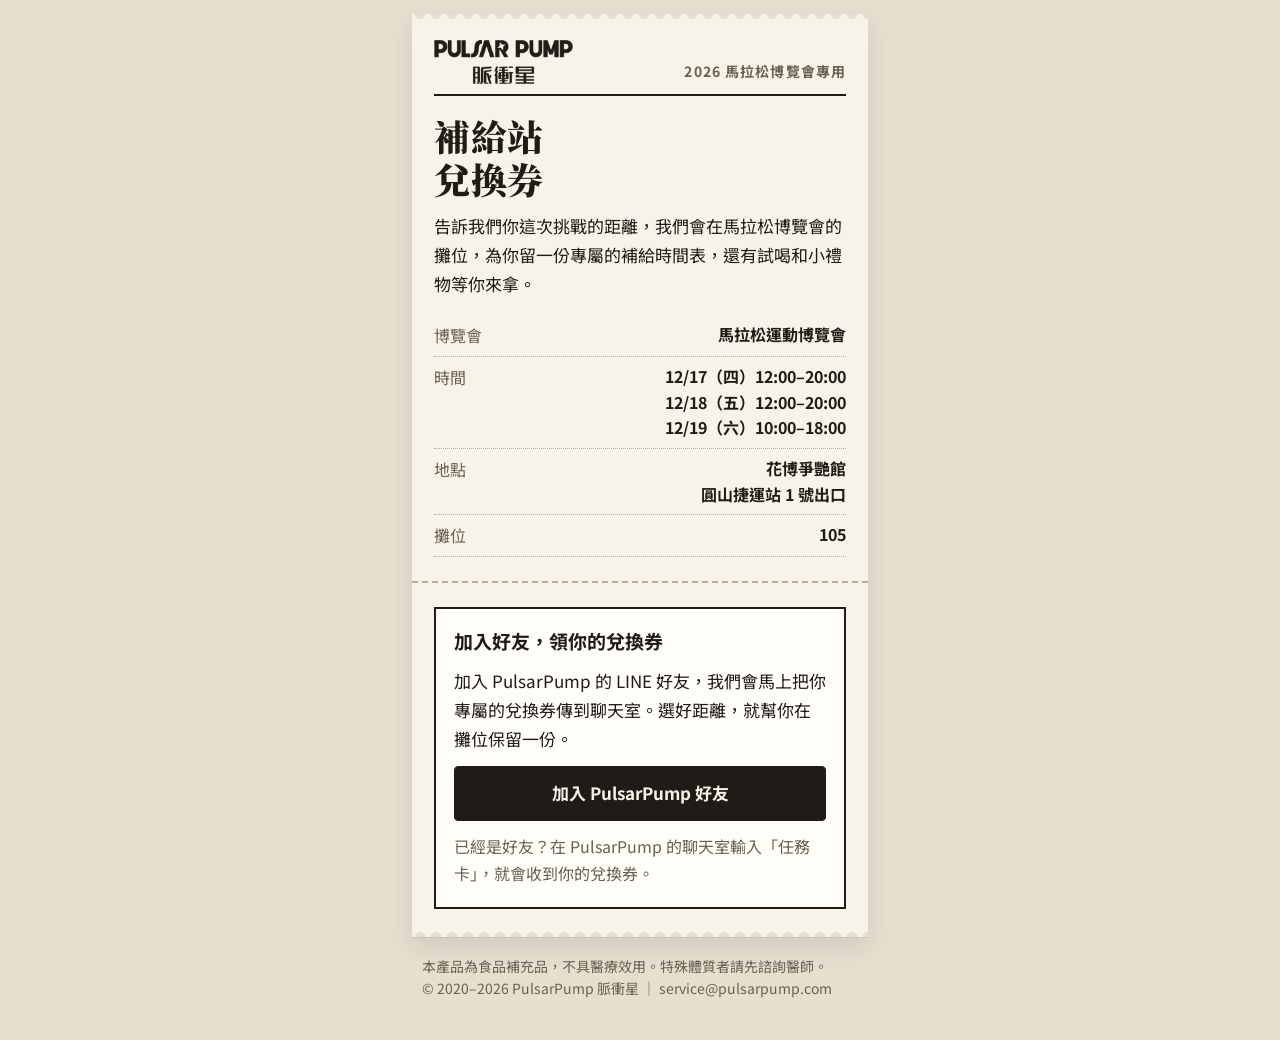
==== commit dc62c6a3: "更新試用版 Co-Authored-By: Claude Fable 5.2 <noreply@anthropic.com> Claude-Session: https://claude.ai/cod" ====
--- a/index.html
+++ b/index.html
@@ -3,7 +3,7 @@
 <head>
 <meta charset="utf-8">
 <meta name="viewport" content="width=device-width, initial-scale=1">
-<title>示範｜博覽會補給站兌換券｜PulsarPump 脈衝星</title>
+<title>博覽會補給站兌換券｜PulsarPump 脈衝星</title>
 <meta name="robots" content="noindex">
 <link rel="preconnect" href="https://fonts.googleapis.com">
 <link rel="preconnect" href="https://fonts.gstatic.com" crossorigin>
@@ -120,6 +120,16 @@
 .coupon.used small{text-decoration:none;color:var(--stamp);font-weight:700}
 button.link{display:inline;border:0;padding:0;font-size:16px;font-weight:500;text-decoration:underline;color:var(--ink)}
 
+.cards{display:grid;grid-template-columns:repeat(4,1fr);gap:8px}
+.cardback{aspect-ratio:3/4;font-family:var(--serif);font-size:30px;font-weight:900;color:var(--paper);background:var(--ink);border-color:var(--ink);padding:0;display:grid;place-items:center;box-shadow:inset 0 0 0 4px var(--ink),inset 0 0 0 5px var(--paper)}
+.cardback:hover{background:var(--stamp);border-color:var(--stamp);box-shadow:inset 0 0 0 4px var(--stamp),inset 0 0 0 5px var(--paper)}
+.cardface{aspect-ratio:3/4;display:grid;place-items:center;align-content:center;gap:2px;text-align:center;font-size:14px;font-weight:700;line-height:1.35;border:1.5px solid var(--rule);background:var(--paper-2);color:var(--muted);position:relative}
+.cardface.mine{border:2.5px solid var(--stamp);color:var(--ink);box-shadow:inset 0 0 0 3px var(--paper-2),inset 0 0 0 4px var(--stamp)}
+.cardface i{font-style:normal;font-size:12px;color:var(--stamp);letter-spacing:.06em}
+.cardface.flip{animation:flip .45s ease-out both}
+@keyframes flip{from{transform:rotateY(90deg);opacity:0}to{transform:none;opacity:1}}
+@media (prefers-reduced-motion:reduce){.cardface.flip{animation:none}}
+
 /* 按鈕與輸入 */
 button,.btn{font:inherit;color:var(--ink);cursor:pointer;border-radius:4px;border:1.5px solid var(--ink);background:transparent;padding:12px 14px;font-weight:700;font-size:17px;text-decoration:none;text-align:center;display:block;transition:transform .12s,background .12s}
 button:active,.btn:active{transform:translateY(1px)}
@@ -153,8 +163,8 @@
 </head>
 <body>
 <div class="wrap">
-  <div class="demo"><b>示範版：資料不會儲存，重新整理就歸零</b>
-    先照著下面的兌換券自己做。這些按鈕只用來模擬「別人」和「時間」。
+  <div class="demo" id="demoBar" hidden><b>測試工具（網址有 ?test 才會出現）</b>
+    資料不會儲存，重新整理就歸零。先照著下面的券自己做，這些按鈕用來模擬「別人」和「時間」。
     <div><button onclick="demoDo('landing')">看加好友引導頁</button>
     <button onclick="demoDo('friend')">新朋友接受邀請</button>
     <button onclick="demoDo('oldfriend')">舊好友接受邀請</button>
@@ -179,22 +189,25 @@
 </div>
 <script>
 // 兌換券前端。狀態一律以伺服器回傳為準，畫面只負責呈現。
-let CFG = null, S = null, flash = {}, editDistance = false, planOpen = false, askCode = false;
+let CFG = null, S = null, flash = {}, editDistance = false, planOpen = false, askCode = false, justDrew = false;
 const DIST = {half: '半馬', full: '全馬', cheer: '陪跑加油'};
 const app = document.getElementById('app');
 const esc = s => String(s ?? '').replace(/[&<>"']/g, c => ({'&':'&amp;','<':'&lt;','>':'&gt;','"':'&quot;',"'":'&#39;'}[c]));
 const params = new URLSearchParams(location.search);
 
 
-const DEMO = {cfg: {"liff_id": "", "dev": true, "demo": true, "oa_id": "@201nygdf", "identity": "demo", "friend_check": "oa", "keyword": "任務卡", "has_pending_ref": false, "event": {"name": "馬拉松運動博覽會", "venue": "花博爭艷館", "booth": "105", "facts": [["博覽會", "馬拉松運動博覽會"], ["時間", "12/17（四）12:00–20:00\n12/18（五）12:00–20:00\n12/19（六）10:00–18:00"], ["地點", "花博爭艷館\n圓山捷運站 1 號出口"], ["攤位", "105"]]}, "plans": {"half": [["賽前 2–3 小時", "吃平常習慣的早餐，以碳水為主"], ["起跑前", "小口補水，不用喝到很撐"], ["賽中", "超過 1 小時的部分，每小時補 30–60 克碳水，分次吃"], ["每個水站", "依天氣小口喝，有流汗就補電解質"], ["賽後", "先補水和碳水，再吃一餐有蛋白質的正餐"]], "full": [["賽前 1–2 天", "飯、麵、麵包吃足，不用暴食"], ["賽前 2–3 小時", "吃平常習慣的早餐，以碳水為主"], ["賽中", "從前 30–45 分鐘就開始補，每小時 30–60 克碳水，不要等餓了才吃"], ["每個水站", "小口喝，電解質跟著補"], ["30K 之後", "吃得下就繼續少量補，換成好入口的形式"], ["賽後", "先補水和碳水，再吃一餐有蛋白質的正餐"]], "cheer": [["出門前", "幫跑者確認補給帶齊：比賽要用的都練習時用過"], ["會合點", "約在 25K–35K 之間，這段最需要有人遞補給"], ["帶什麼", "水、電解質、他平常吃慣的補給，不要臨時換新的"], ["終點", "備好水和一點碳水，先讓他坐下再說"]]}, "quiz_after": "想知道更多，到攤位可以試喝、當面問。", "invite_text": "我領了 PulsarPump 的博覽會補給兌換券，到攤位有軟糖和試喝。你還不是他們的 LINE 好友的話，我們一起去可以再各拿一包勁速補：", "privacy": "領取兌換券時，我們會記錄你的 LINE 顯示名稱與識別碼、選擇的距離、答題與到場紀錄、邀請關係，以及你送出的提問，用於發放贈品與後續的活動通知。想查詢或刪除資料，請來信 service@pulsarpump.com。", "privacy_url": "", "disclaimer": "本產品為食品補充品，不具醫療效用。特殊體質者請先諮詢醫師。", "reviewed": false, "caps": {"2026-12-17": {"gummy": 150, "bonus": 150, "crampeace": 80}, "2026-12-18": {"gummy": 150, "bonus": 150, "crampeace": 80}, "2026-12-19": {"gummy": 300, "bonus": 300, "crampeace": 160}}}, pool: [{"text": "馬拉松後段撞牆，可以靠補給往後延。", "answer": true, "explain": "撞牆通常是肝醣快用完了，是能量問題而不是意志力問題。賽前和賽中的補給安排可以把它往後推。"}, {"text": "抽筋就是因為缺電解質。", "answer": false, "explain": "電解質流失是可能原因之一，但不少研究指向神經肌肉疲勞。這也是為什麼有人補了鹽還是抽筋。"}, {"text": "酸黃瓜汁能緩解抽筋，是因為補充了鹽分。", "answer": false, "explain": "研究裡抽筋緩解的速度，比喝下去再被吸收快得多。學者推測是口腔和喉嚨的感受器引發了神經反射。"}, {"text": "汗流得越多，燃燒的脂肪就越多。", "answer": false, "explain": "流汗是身體在散熱。汗量跟氣溫、濕度、體質有關，和用掉多少脂肪沒有直接關係。"}, {"text": "喝咖啡會讓身體脫水。", "answer": false, "explain": "對平常就有喝咖啡的人來說，適量攝取對體內水分的影響和喝水差不多。"}, {"text": "運動後 30 分鐘內沒補蛋白質，就白練了。", "answer": false, "explain": "補充的時間範圍比「30 分鐘」寬得多。一整天吃夠蛋白質，比搶那半小時重要。"}]};
+const TOOLS = new URLSearchParams(location.search).has('test');
+const DEMO = {cfg: {"liff_id": "", "dev": false, "demo": true, "oa_id": "@201nygdf", "identity": "oa", "friend_check": "oa", "keyword": "任務卡", "has_pending_ref": false, "event": {"name": "馬拉松運動博覽會", "venue": "花博爭艷館", "booth": "105", "facts": [["博覽會", "馬拉松運動博覽會"], ["時間", "12/17（四）12:00–20:00\n12/18（五）12:00–20:00\n12/19（六）10:00–18:00"], ["地點", "花博爭艷館\n圓山捷運站 1 號出口"], ["攤位", "105"]]}, "plans": {"half": [["賽前 2–3 小時", "吃平常習慣的早餐，以碳水為主"], ["起跑前", "小口補水，不用喝到很撐"], ["賽中", "超過 1 小時的部分，每小時補 30–60 克碳水，分次吃"], ["每個水站", "依天氣小口喝，有流汗就補電解質"], ["賽後", "先補水和碳水，再吃一餐有蛋白質的正餐"]], "full": [["賽前 1–2 天", "飯、麵、麵包吃足，不用暴食"], ["賽前 2–3 小時", "吃平常習慣的早餐，以碳水為主"], ["賽中", "從前 30–45 分鐘就開始補，每小時 30–60 克碳水，不要等餓了才吃"], ["每個水站", "小口喝，電解質跟著補"], ["30K 之後", "吃得下就繼續少量補，換成好入口的形式"], ["賽後", "先補水和碳水，再吃一餐有蛋白質的正餐"]], "cheer": [["出門前", "幫跑者確認補給帶齊：比賽要用的都練習時用過"], ["會合點", "約在 25K–35K 之間，這段最需要有人遞補給"], ["帶什麼", "水、電解質、他平常吃慣的補給，不要臨時換新的"], ["終點", "備好水和一點碳水，先讓他坐下再說"]]}, "quiz_after": "想知道更多，到攤位可以試喝、當面問。", "prizes": {"p88": {"short": "兩件\n88 折", "title": "任選兩件以上，全部 88 折", "detail": "買越多省越多，三天都能用。", "staff": "兩件以上：每件看「88 折」欄相加。只買一件：看「93 折」欄。"}, "half": {"short": "第二件\n5 折", "title": "第二件 5 折", "detail": "買兩件以上，價格較低的那一件半價。三天都能用。", "staff": "兩件以上：最便宜的一件看「半價」欄，其餘原價（一筆一件）。只買一件：看「93 折」欄。"}, "gift": {"short": "93 折\n＋贈品", "title": "全部 93 折，再送勁速補 1 包", "detail": "不限件數都是 93 折，每次結帳加贈 1 包。三天都能用。", "staff": "每件看「93 折」欄相加，另外給勁速補 1 包。"}}, "prize_base": "只買一件也有 93 折。勁速補現場價每盒 601 元，不再折扣。", "invite_text": "我領了 PulsarPump 的博覽會補給兌換券，到攤位有軟糖和試喝。你還不是他們的 LINE 好友的話，我們一起去可以再各拿一包勁速補：", "privacy": "領取兌換券時，我們會記錄你的 LINE 顯示名稱與識別碼、選擇的距離、答題與到場紀錄、邀請關係，以及你送出的提問，用於發放贈品與後續的活動通知。想查詢或刪除資料，請來信 service@pulsarpump.com。", "privacy_url": "", "disclaimer": "本產品為食品補充品，不具醫療效用。特殊體質者請先諮詢醫師。", "reviewed": false, "caps": {"2026-12-17": {"gummy": 150, "bonus": 150, "crampeace": 80}, "2026-12-18": {"gummy": 150, "bonus": 150, "crampeace": 80}, "2026-12-19": {"gummy": 300, "bonus": 300, "crampeace": 160}}}, pool: [{"text": "馬拉松後段撞牆，可以靠補給往後延。", "answer": true, "explain": "撞牆通常是肝醣快用完了，是能量問題而不是意志力問題。賽前和賽中的補給安排可以把它往後推。"}, {"text": "抽筋就是因為缺電解質。", "answer": false, "explain": "電解質流失是可能原因之一，但不少研究指向神經肌肉疲勞。這也是為什麼有人補了鹽還是抽筋。"}, {"text": "酸黃瓜汁能緩解抽筋，是因為補充了鹽分。", "answer": false, "explain": "研究裡抽筋緩解的速度，比喝下去再被吸收快得多。學者推測是口腔和喉嚨的感受器引發了神經反射。"}, {"text": "汗流得越多，燃燒的脂肪就越多。", "answer": false, "explain": "流汗是身體在散熱。汗量跟氣溫、濕度、體質有關，和用掉多少脂肪沒有直接關係。"}, {"text": "喝咖啡會讓身體脫水。", "answer": false, "explain": "對平常就有喝咖啡的人來說，適量攝取對體內水分的影響和喝水差不多。"}, {"text": "運動後 30 分鐘內沒補蛋白質，就白練了。", "answer": false, "explain": "補充的時間範圍比「30 分鐘」寬得多。一整天吃夠蛋白質，比搶那半小時重要。"}]};
+if (!TOOLS) DEMO.cfg.reviewed = true;      // 試用畫面不顯示草稿標示
+let JOINED = false;
 const D = {consent: false, distance: null, ans: {}, asked: false, sent: false, partner: false,
-           partnerNew: true, partnerArrived: false, arrived: false, got: {}, uses: 0, eventDay: false, over: false,
+           partnerNew: true, partnerArrived: false, arrived: false, got: {}, uses: 0, prize: null, pick: null, hand: null, eventDay: false, over: false,
            ids: [...DEMO.pool.keys()].sort(() => Math.random() - .5).slice(0, 3)};
 function demoState() {
   const quizDone = D.ids.every(i => i in D.ans), qualified = D.partner && D.partnerNew;
   const stock = D.over ? 'ended' : 'ready';
   const absent = D.over && !!D.distance && !D.arrived;
-  return {name: '示範', code: 'PUL5R', is_friend: true, is_new: true, consent: D.consent,
+  return {name: '', code: 'PUL5R', is_friend: true, is_new: true, consent: D.consent,
     distance: D.distance, plan_sent: !!D.distance, arrived: D.arrived, asked: D.asked, quiz_done: quizDone,
     quiz: D.ids.map(i => i in D.ans
       ? {id: i, text: DEMO.pool[i].text, answered: true, correct: D.ans[i] === DEMO.pool[i].answer, truth: DEMO.pool[i].answer, explain: DEMO.pool[i].explain}
@@ -204,25 +217,32 @@
       gummy: D.got.gummy ? 'claimed' : !D.distance ? 'locked' : stock,
       bonus: D.got.bonus ? 'claimed' : !quizDone ? 'locked' : stock,
       crampeace: D.got.crampeace ? 'claimed' : !qualified ? 'locked' : !(D.arrived && D.partnerArrived) ? 'waiting_partner' : stock,
-      onsite: !D.distance ? 'locked' : D.over ? 'ended' : 'ready', onsite_uses: D.uses, onsite_text: '全品項 88 折',
-      absent: absent, absent_code: absent ? 'EV-DEMO-2612' : '', absent_text: '滿 2,000 元折 250 元，2027/1/19 前有效'},
+      onsite: !D.distance ? 'locked' : D.over ? 'ended' : 'ready', onsite_uses: D.uses, cards: D.hand ? D.hand.length : 0, prize: D.prize, ...(D.prize ? {pick: D.pick, hand: D.hand} : {}),
+      absent: absent, absent_code: absent ? 'EV-TPEMARA-2612' : '', absent_text: '滿 2,000 元折 250 元，2027/1/19 前有效'},
     today: {is_event_day: D.eventDay, over: D.over, left: D.eventDay ? {gummy: 150, bonus: 150, crampeace: 80} : null}};
 }
 async function api(path, data) {
   const fail = m => { const e = new Error(m); e.status = 400; throw e; };
   if (path === '/api/config') return DEMO.cfg;
+  if (!JOINED) { const e = new Error('尚未加入'); e.status = 401; throw e; }
   if (path === '/api/consent') D.consent = true;
-  if (path === '/api/distance') D.distance = data.distance;
+  if (path === '/api/distance') {
+    D.distance = data.distance;
+    // 跟正式版一樣：看到牌背之前先把牌洗好
+    if (!D.hand) D.hand = ["p88", "p88", "p88", "p88", "gift", "gift", "gift", "half"].map(v => [Math.random(), v]).sort((a, b) => a[0] - b[0]).map(v => v[1]);
+  }
   if (path === '/api/quiz' && !(data.q in D.ans)) D.ans[data.q] = data.answer;
+  // 這一版沒有主機，牌只好洗在網頁裡；正式版的牌存在主機，選之前網頁拿不到
+  if (path === '/api/draw' && !D.prize && D.hand) { D.pick = data.pick; D.prize = D.hand[data.pick]; }
   if (path === '/api/ask') { if (!String(data.text || '').trim()) fail('請先寫下你的問題'); D.asked = true; }
-  if (path === '/api/ref') fail('示範版沒有其他參加者');
+  if (path === '/api/ref') fail('代碼不對，請再向朋友確認一次');
   return {ok: true, state: demoState()};
 }
 function demoDo(a) {
   const tip = document.getElementById('demoTip');
   tip.textContent = '';
   if (a === 'reset') { location.reload(); return; }
-  if (a === 'landing') { landing(); return; }
+  if (a === 'landing') { JOINED = false; landing(); return; }
   if (!S || !S.distance) { tip.textContent = '先在下面的兌換券按「同意並開始」、選距離。'; return; }
   if (a === 'friend' || a === 'oldfriend') {
     if (!D.sent) { tip.textContent = '先在「加碼二」按「傳邀請給跑友」，再按這個按鈕。'; return; }
@@ -243,11 +263,21 @@
   }
   if (a === 'pay') {
     if (!D.eventDay) { tip.textContent = '現場優惠券只能在博覽會當天用，先切到博覽會當天。'; return; }
+    if (!D.prize) { tip.textContent = '先在券上「現場優惠」選一張牌。'; return; }
     D.uses += 1; D.arrived = true;
   }
   if (a === 'over') { D.eventDay = false; D.over = true; }
   S = demoState(); flash = {}; render();
 }
+// 試用版沒有真的 LINE：按「加入好友」就當作已加入，直接進到兌換券
+document.addEventListener('click', e => {
+  const a = e.target.closest('a.btn.primary');
+  if (!a || JOINED) return;
+  e.preventDefault();
+  JOINED = true;
+  openSession().then(ok => { if (ok) render(); });
+});
+if (TOOLS) document.getElementById('demoBar').hidden = false;
 
 function loadScript(src) {
   return new Promise((res, rej) => {
@@ -423,13 +453,25 @@
 }
 
 function onsiteBlock() {
-  const r = S.rewards, offer = esc(r.onsite_text || '現場優惠');
-  const head = '<div class="extra-head"><span class="plus">現場限定</span><h3>現場優惠券</h3></div>';
-  if (r.onsite === 'locked') return '';
-  if (r.onsite === 'ended') return `<section class="extra">${head}<div class="coupon used">${offer}<small>博覽會已結束</small></div></section>`;
-  return `<section class="extra">${head}
-      <div class="coupon">${offer}<small>${S.today.is_event_day ? '結帳時把這個畫面給工作人員看' : `12/17–12/19 在 ${esc(CFG.event.booth)} 攤位結帳時出示`}</small></div>
-      <p class="note">限博覽會現場使用，三天都可以用。${r.onsite_uses ? `已使用 ${r.onsite_uses} 次，謝謝你的支持。` : ''}</p></section>`;
+  const r = S.rewards;
+  const head = '<div class="extra-head"><span class="plus">現場限定</span><h3>現場優惠</h3></div>';
+  if (r.onsite === 'locked' || !r.cards) return '';
+  const p = r.prize ? CFG.prizes[r.prize] : null;
+  if (!p) {
+    if (r.onsite === 'ended') return '';
+    // 牌在這個畫面出現之前就由主機洗好存檔了，這裡只送出選的位置
+    return `<section class="extra" id="draw">${head}
+      <p>${r.cards} 張牌選一張，翻開就是你在攤位能用的優惠。每人選一次，選完全部翻開給你看。</p>
+      <div class="cards">${Array.from({length: r.cards}, (_, k) => `<button class="cardback" data-act="draw" data-v="${k}" aria-label="第 ${k + 1} 張">?</button>`).join('')}</div>${msg('draw')}
+      <p class="note">${esc(CFG.prize_base)}</p></section>`;
+  }
+  const how = r.onsite === 'ended' ? '博覽會已結束' : S.today.is_event_day ? '結帳時把這個畫面給工作人員看' : `12/17–12/19 在 ${esc(CFG.event.booth)} 攤位結帳時出示`;
+  const faces = r.hand.map((k, i) => `<div class="cardface ${i === r.pick ? 'mine' : ''} ${justDrew ? 'flip' : ''}" style="animation-delay:${i === r.pick ? 0 : 0.35 + i * 0.05}s">${esc(CFG.prizes[k].short).replace(/\n/g, '<br>')}${i === r.pick ? '<i>你選的</i>' : ''}</div>`).join('');
+  return `<section class="extra" id="draw">${head}
+      <div class="coupon ${r.onsite === 'ended' ? 'used' : ''}">${esc(p.title)}<small>${how}</small></div>
+      <p class="muted">${esc(p.detail)}</p>
+      <div class="cards" role="img" aria-label="這副牌的 ${r.cards} 張全部翻開，你選的是第 ${r.pick + 1} 張">${faces}</div>
+      <p class="note">這是你那副牌的全部內容。${esc(CFG.prize_base)}${r.onsite_uses ? ` 已使用 ${r.onsite_uses} 次，謝謝你的支持。` : ''}</p></section>`;
 }
 
 function render() {
@@ -535,6 +577,7 @@
         return first ? r : {state: r.state, note: `已改成${DIST[v]}，時間表也換好了。`};
       }).then(() => { if (first) app.scrollIntoView({block: 'start'}); });
     }
+    if (a === 'draw') { justDrew = true; return act('draw', () => api('/api/draw', {pick: Number(v)})).then(() => { justDrew = false; }); }
     if (a === 'quiz') return act('quiz', () => api('/api/quiz', {q: Number(el.dataset.q), answer: v === '1'}));
     if (a === 'invite') return act('invite', invite);
     if (a === 'ref') return act('ref', () => api('/api/ref', {code: document.getElementById('refcode').value}));
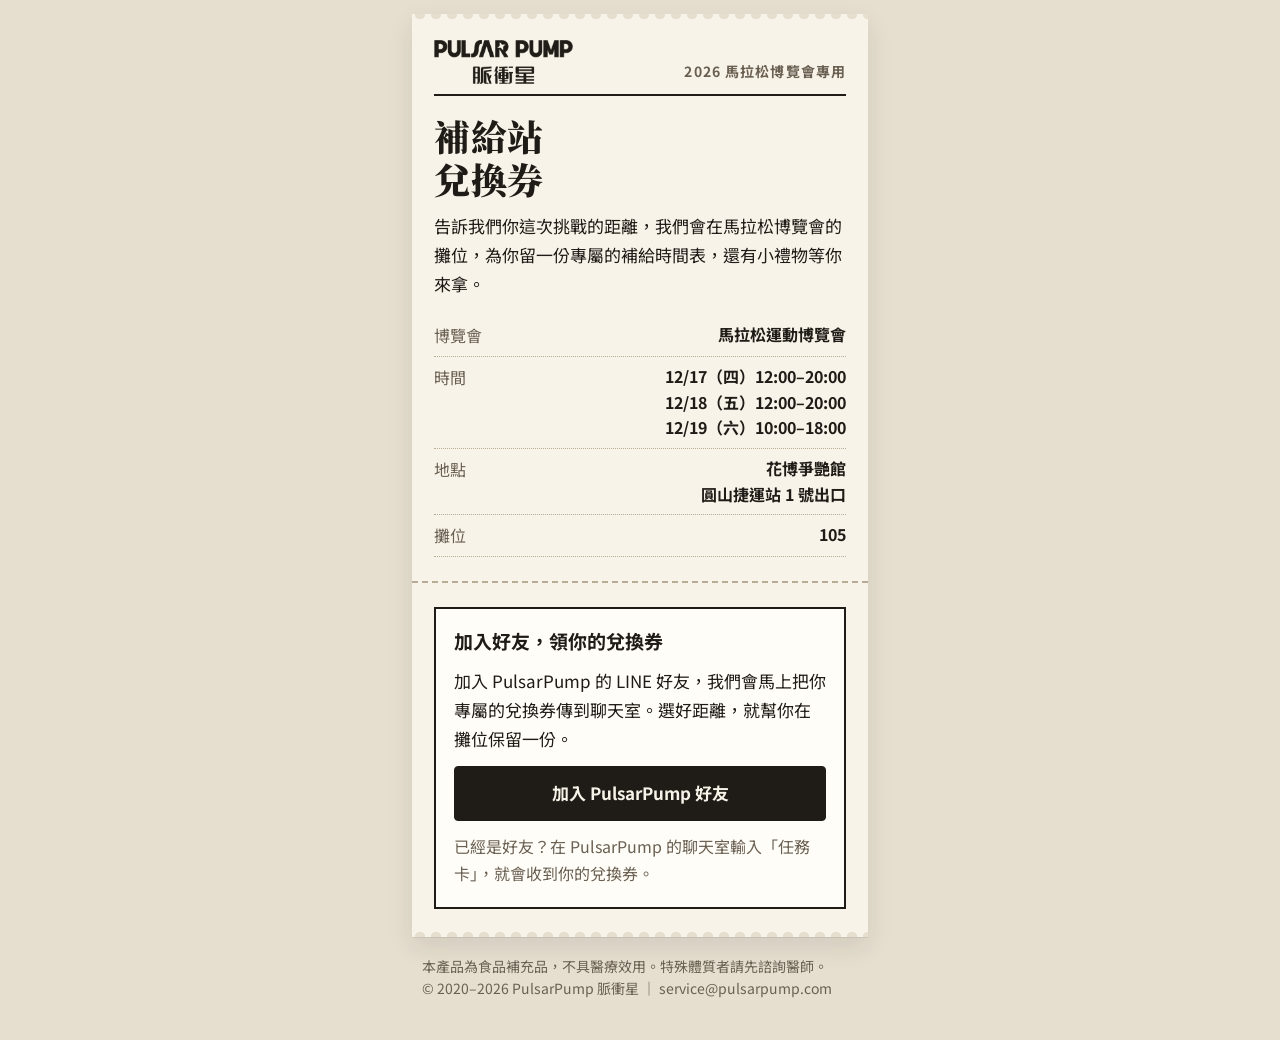
==== commit b843d7d0: "試用頁更新：16 張牌、8 種獎、個人 QR code，拿掉試喝 Co-Authored-By: Claude Fable 5.2 <noreply@anthropic.com> Claude-Ses" ====
--- a/index.html
+++ b/index.html
@@ -123,7 +123,13 @@
 .cards{display:grid;grid-template-columns:repeat(4,1fr);gap:8px}
 .cardback{aspect-ratio:3/4;font-family:var(--serif);font-size:30px;font-weight:900;color:var(--paper);background:var(--ink);border-color:var(--ink);padding:0;display:grid;place-items:center;box-shadow:inset 0 0 0 4px var(--ink),inset 0 0 0 5px var(--paper)}
 .cardback:hover{background:var(--stamp);border-color:var(--stamp);box-shadow:inset 0 0 0 4px var(--stamp),inset 0 0 0 5px var(--paper)}
-.cardface{aspect-ratio:3/4;display:grid;place-items:center;align-content:center;gap:2px;text-align:center;font-size:14px;font-weight:700;line-height:1.35;border:1.5px solid var(--rule);background:var(--paper-2);color:var(--muted);position:relative}
+.myqr{display:grid;grid-template-columns:132px 1fr;gap:14px;align-items:center;border:1.5px solid var(--ink);padding:12px;background:var(--paper-2)}
+.myqr .qr{background:#fff;padding:4px;line-height:0}
+.myqr .qr svg{width:100%;height:auto;display:block}
+.myqr b{display:block;font-family:ui-monospace,"SF Mono",Menlo,Consolas,monospace;font-size:27px;letter-spacing:.2em;font-weight:700}
+.myqr span{display:block}
+@media (max-width:360px){.myqr{grid-template-columns:1fr;justify-items:center;text-align:center}.myqr .qr{width:160px}}
+.cardface{aspect-ratio:3/4;display:grid;place-items:center;align-content:center;gap:2px;text-align:center;font-size:13px;font-weight:700;line-height:1.3;border:1.5px solid var(--rule);background:var(--paper-2);color:var(--muted);position:relative;padding:2px;overflow-wrap:anywhere}
 .cardface.mine{border:2.5px solid var(--stamp);color:var(--ink);box-shadow:inset 0 0 0 3px var(--paper-2),inset 0 0 0 4px var(--stamp)}
 .cardface i{font-style:normal;font-size:12px;color:var(--stamp);letter-spacing:.06em}
 .cardface.flip{animation:flip .45s ease-out both}
@@ -179,7 +185,7 @@
     <div class="brand"><img src="[data-uri]" alt="PulsarPump 脈衝星" width="139" height="44"><span>2026 馬拉松博覽會專用</span></div>
     <section class="hero">
       <h1>補給站<br>兌換券</h1>
-      <p>告訴我們你這次挑戰的距離，我們會在馬拉松博覽會的攤位，為你留一份專屬的補給時間表，還有試喝和小禮物等你來拿。</p>
+      <p>告訴我們你這次挑戰的距離，我們會在馬拉松博覽會的攤位，為你留一份專屬的補給時間表，還有小禮物等你來拿。</p>
       <div class="facts" id="facts"></div>
     </section>
     <hr class="cut">
@@ -188,6 +194,2306 @@
   <footer id="foot"></footer>
 </div>
 <script>
+//---------------------------------------------------------------------
+//
+// QR Code Generator for JavaScript
+//
+// Copyright (c) 2009 Kazuhiko Arase
+//
+// URL: http://www.d-project.com/
+//
+// Licensed under the MIT license:
+//  http://www.opensource.org/licenses/mit-license.php
+//
+// The word 'QR Code' is registered trademark of
+// DENSO WAVE INCORPORATED
+//  http://www.denso-wave.com/qrcode/faqpatent-e.html
+//
+//---------------------------------------------------------------------
+
+var qrcode = function() {
+
+  //---------------------------------------------------------------------
+  // qrcode
+  //---------------------------------------------------------------------
+
+  /**
+   * qrcode
+   * @param typeNumber 1 to 40
+   * @param errorCorrectionLevel 'L','M','Q','H'
+   */
+  var qrcode = function(typeNumber, errorCorrectionLevel) {
+
+    var PAD0 = 0xEC;
+    var PAD1 = 0x11;
+
+    var _typeNumber = typeNumber;
+    var _errorCorrectionLevel = QRErrorCorrectionLevel[errorCorrectionLevel];
+    var _modules = null;
+    var _moduleCount = 0;
+    var _dataCache = null;
+    var _dataList = [];
+
+    var _this = {};
+
+    var makeImpl = function(test, maskPattern) {
+
+      _moduleCount = _typeNumber * 4 + 17;
+      _modules = function(moduleCount) {
+        var modules = new Array(moduleCount);
+        for (var row = 0; row < moduleCount; row += 1) {
+          modules[row] = new Array(moduleCount);
+          for (var col = 0; col < moduleCount; col += 1) {
+            modules[row][col] = null;
+          }
+        }
+        return modules;
+      }(_moduleCount);
+
+      setupPositionProbePattern(0, 0);
+      setupPositionProbePattern(_moduleCount - 7, 0);
+      setupPositionProbePattern(0, _moduleCount - 7);
+      setupPositionAdjustPattern();
+      setupTimingPattern();
+      setupTypeInfo(test, maskPattern);
+
+      if (_typeNumber >= 7) {
+        setupTypeNumber(test);
+      }
+
+      if (_dataCache == null) {
+        _dataCache = createData(_typeNumber, _errorCorrectionLevel, _dataList);
+      }
+
+      mapData(_dataCache, maskPattern);
+    };
+
+    var setupPositionProbePattern = function(row, col) {
+
+      for (var r = -1; r <= 7; r += 1) {
+
+        if (row + r <= -1 || _moduleCount <= row + r) continue;
+
+        for (var c = -1; c <= 7; c += 1) {
+
+          if (col + c <= -1 || _moduleCount <= col + c) continue;
+
+          if ( (0 <= r && r <= 6 && (c == 0 || c == 6) )
+              || (0 <= c && c <= 6 && (r == 0 || r == 6) )
+              || (2 <= r && r <= 4 && 2 <= c && c <= 4) ) {
+            _modules[row + r][col + c] = true;
+          } else {
+            _modules[row + r][col + c] = false;
+          }
+        }
+      }
+    };
+
+    var getBestMaskPattern = function() {
+
+      var minLostPoint = 0;
+      var pattern = 0;
+
+      for (var i = 0; i < 8; i += 1) {
+
+        makeImpl(true, i);
+
+        var lostPoint = QRUtil.getLostPoint(_this);
+
+        if (i == 0 || minLostPoint > lostPoint) {
+          minLostPoint = lostPoint;
+          pattern = i;
+        }
+      }
+
+      return pattern;
+    };
+
+    var setupTimingPattern = function() {
+
+      for (var r = 8; r < _moduleCount - 8; r += 1) {
+        if (_modules[r][6] != null) {
+          continue;
+        }
+        _modules[r][6] = (r % 2 == 0);
+      }
+
+      for (var c = 8; c < _moduleCount - 8; c += 1) {
+        if (_modules[6][c] != null) {
+          continue;
+        }
+        _modules[6][c] = (c % 2 == 0);
+      }
+    };
+
+    var setupPositionAdjustPattern = function() {
+
+      var pos = QRUtil.getPatternPosition(_typeNumber);
+
+      for (var i = 0; i < pos.length; i += 1) {
+
+        for (var j = 0; j < pos.length; j += 1) {
+
+          var row = pos[i];
+          var col = pos[j];
+
+          if (_modules[row][col] != null) {
+            continue;
+          }
+
+          for (var r = -2; r <= 2; r += 1) {
+
+            for (var c = -2; c <= 2; c += 1) {
+
+              if (r == -2 || r == 2 || c == -2 || c == 2
+                  || (r == 0 && c == 0) ) {
+                _modules[row + r][col + c] = true;
+              } else {
+                _modules[row + r][col + c] = false;
+              }
+            }
+          }
+        }
+      }
+    };
+
+    var setupTypeNumber = function(test) {
+
+      var bits = QRUtil.getBCHTypeNumber(_typeNumber);
+
+      for (var i = 0; i < 18; i += 1) {
+        var mod = (!test && ( (bits >> i) & 1) == 1);
+        _modules[Math.floor(i / 3)][i % 3 + _moduleCount - 8 - 3] = mod;
+      }
+
+      for (var i = 0; i < 18; i += 1) {
+        var mod = (!test && ( (bits >> i) & 1) == 1);
+        _modules[i % 3 + _moduleCount - 8 - 3][Math.floor(i / 3)] = mod;
+      }
+    };
+
+    var setupTypeInfo = function(test, maskPattern) {
+
+      var data = (_errorCorrectionLevel << 3) | maskPattern;
+      var bits = QRUtil.getBCHTypeInfo(data);
+
+      // vertical
+      for (var i = 0; i < 15; i += 1) {
+
+        var mod = (!test && ( (bits >> i) & 1) == 1);
+
+        if (i < 6) {
+          _modules[i][8] = mod;
+        } else if (i < 8) {
+          _modules[i + 1][8] = mod;
+        } else {
+          _modules[_moduleCount - 15 + i][8] = mod;
+        }
+      }
+
+      // horizontal
+      for (var i = 0; i < 15; i += 1) {
+
+        var mod = (!test && ( (bits >> i) & 1) == 1);
+
+        if (i < 8) {
+          _modules[8][_moduleCount - i - 1] = mod;
+        } else if (i < 9) {
+          _modules[8][15 - i - 1 + 1] = mod;
+        } else {
+          _modules[8][15 - i - 1] = mod;
+        }
+      }
+
+      // fixed module
+      _modules[_moduleCount - 8][8] = (!test);
+    };
+
+    var mapData = function(data, maskPattern) {
+
+      var inc = -1;
+      var row = _moduleCount - 1;
+      var bitIndex = 7;
+      var byteIndex = 0;
+      var maskFunc = QRUtil.getMaskFunction(maskPattern);
+
+      for (var col = _moduleCount - 1; col > 0; col -= 2) {
+
+        if (col == 6) col -= 1;
+
+        while (true) {
+
+          for (var c = 0; c < 2; c += 1) {
+
+            if (_modules[row][col - c] == null) {
+
+              var dark = false;
+
+              if (byteIndex < data.length) {
+                dark = ( ( (data[byteIndex] >>> bitIndex) & 1) == 1);
+              }
+
+              var mask = maskFunc(row, col - c);
+
+              if (mask) {
+                dark = !dark;
+              }
+
+              _modules[row][col - c] = dark;
+              bitIndex -= 1;
+
+              if (bitIndex == -1) {
+                byteIndex += 1;
+                bitIndex = 7;
+              }
+            }
+          }
+
+          row += inc;
+
+          if (row < 0 || _moduleCount <= row) {
+            row -= inc;
+            inc = -inc;
+            break;
+          }
+        }
+      }
+    };
+
+    var createBytes = function(buffer, rsBlocks) {
+
+      var offset = 0;
+
+      var maxDcCount = 0;
+      var maxEcCount = 0;
+
+      var dcdata = new Array(rsBlocks.length);
+      var ecdata = new Array(rsBlocks.length);
+
+      for (var r = 0; r < rsBlocks.length; r += 1) {
+
+        var dcCount = rsBlocks[r].dataCount;
+        var ecCount = rsBlocks[r].totalCount - dcCount;
+
+        maxDcCount = Math.max(maxDcCount, dcCount);
+        maxEcCount = Math.max(maxEcCount, ecCount);
+
+        dcdata[r] = new Array(dcCount);
+
+        for (var i = 0; i < dcdata[r].length; i += 1) {
+          dcdata[r][i] = 0xff & buffer.getBuffer()[i + offset];
+        }
+        offset += dcCount;
+
+        var rsPoly = QRUtil.getErrorCorrectPolynomial(ecCount);
+        var rawPoly = qrPolynomial(dcdata[r], rsPoly.getLength() - 1);
+
+        var modPoly = rawPoly.mod(rsPoly);
+        ecdata[r] = new Array(rsPoly.getLength() - 1);
+        for (var i = 0; i < ecdata[r].length; i += 1) {
+          var modIndex = i + modPoly.getLength() - ecdata[r].length;
+          ecdata[r][i] = (modIndex >= 0)? modPoly.getAt(modIndex) : 0;
+        }
+      }
+
+      var totalCodeCount = 0;
+      for (var i = 0; i < rsBlocks.length; i += 1) {
+        totalCodeCount += rsBlocks[i].totalCount;
+      }
+
+      var data = new Array(totalCodeCount);
+      var index = 0;
+
+      for (var i = 0; i < maxDcCount; i += 1) {
+        for (var r = 0; r < rsBlocks.length; r += 1) {
+          if (i < dcdata[r].length) {
+            data[index] = dcdata[r][i];
+            index += 1;
+          }
+        }
+      }
+
+      for (var i = 0; i < maxEcCount; i += 1) {
+        for (var r = 0; r < rsBlocks.length; r += 1) {
+          if (i < ecdata[r].length) {
+            data[index] = ecdata[r][i];
+            index += 1;
+          }
+        }
+      }
+
+      return data;
+    };
+
+    var createData = function(typeNumber, errorCorrectionLevel, dataList) {
+
+      var rsBlocks = QRRSBlock.getRSBlocks(typeNumber, errorCorrectionLevel);
+
+      var buffer = qrBitBuffer();
+
+      for (var i = 0; i < dataList.length; i += 1) {
+        var data = dataList[i];
+        buffer.put(data.getMode(), 4);
+        buffer.put(data.getLength(), QRUtil.getLengthInBits(data.getMode(), typeNumber) );
+        data.write(buffer);
+      }
+
+      // calc num max data.
+      var totalDataCount = 0;
+      for (var i = 0; i < rsBlocks.length; i += 1) {
+        totalDataCount += rsBlocks[i].dataCount;
+      }
+
+      if (buffer.getLengthInBits() > totalDataCount * 8) {
+        throw 'code length overflow. ('
+          + buffer.getLengthInBits()
+          + '>'
+          + totalDataCount * 8
+          + ')';
+      }
+
+      // end code
+      if (buffer.getLengthInBits() + 4 <= totalDataCount * 8) {
+        buffer.put(0, 4);
+      }
+
+      // padding
+      while (buffer.getLengthInBits() % 8 != 0) {
+        buffer.putBit(false);
+      }
+
+      // padding
+      while (true) {
+
+        if (buffer.getLengthInBits() >= totalDataCount * 8) {
+          break;
+        }
+        buffer.put(PAD0, 8);
+
+        if (buffer.getLengthInBits() >= totalDataCount * 8) {
+          break;
+        }
+        buffer.put(PAD1, 8);
+      }
+
+      return createBytes(buffer, rsBlocks);
+    };
+
+    _this.addData = function(data, mode) {
+
+      mode = mode || 'Byte';
+
+      var newData = null;
+
+      switch(mode) {
+      case 'Numeric' :
+        newData = qrNumber(data);
+        break;
+      case 'Alphanumeric' :
+        newData = qrAlphaNum(data);
+        break;
+      case 'Byte' :
+        newData = qr8BitByte(data);
+        break;
+      case 'Kanji' :
+        newData = qrKanji(data);
+        break;
+      default :
+        throw 'mode:' + mode;
+      }
+
+      _dataList.push(newData);
+      _dataCache = null;
+    };
+
+    _this.isDark = function(row, col) {
+      if (row < 0 || _moduleCount <= row || col < 0 || _moduleCount <= col) {
+        throw row + ',' + col;
+      }
+      return _modules[row][col];
+    };
+
+    _this.getModuleCount = function() {
+      return _moduleCount;
+    };
+
+    _this.make = function() {
+      if (_typeNumber < 1) {
+        var typeNumber = 1;
+
+        for (; typeNumber < 40; typeNumber++) {
+          var rsBlocks = QRRSBlock.getRSBlocks(typeNumber, _errorCorrectionLevel);
+          var buffer = qrBitBuffer();
+
+          for (var i = 0; i < _dataList.length; i++) {
+            var data = _dataList[i];
+            buffer.put(data.getMode(), 4);
+            buffer.put(data.getLength(), QRUtil.getLengthInBits(data.getMode(), typeNumber) );
+            data.write(buffer);
+          }
+
+          var totalDataCount = 0;
+          for (var i = 0; i < rsBlocks.length; i++) {
+            totalDataCount += rsBlocks[i].dataCount;
+          }
+
+          if (buffer.getLengthInBits() <= totalDataCount * 8) {
+            break;
+          }
+        }
+
+        _typeNumber = typeNumber;
+      }
+
+      makeImpl(false, getBestMaskPattern() );
+    };
+
+    _this.createTableTag = function(cellSize, margin) {
+
+      cellSize = cellSize || 2;
+      margin = (typeof margin == 'undefined')? cellSize * 4 : margin;
+
+      var qrHtml = '';
+
+      qrHtml += '<table style="';
+      qrHtml += ' border-width: 0px; border-style: none;';
+      qrHtml += ' border-collapse: collapse;';
+      qrHtml += ' padding: 0px; margin: ' + margin + 'px;';
+      qrHtml += '">';
+      qrHtml += '<tbody>';
+
+      for (var r = 0; r < _this.getModuleCount(); r += 1) {
+
+        qrHtml += '<tr>';
+
+        for (var c = 0; c < _this.getModuleCount(); c += 1) {
+          qrHtml += '<td style="';
+          qrHtml += ' border-width: 0px; border-style: none;';
+          qrHtml += ' border-collapse: collapse;';
+          qrHtml += ' padding: 0px; margin: 0px;';
+          qrHtml += ' width: ' + cellSize + 'px;';
+          qrHtml += ' height: ' + cellSize + 'px;';
+          qrHtml += ' background-color: ';
+          qrHtml += _this.isDark(r, c)? '#000000' : '#ffffff';
+          qrHtml += ';';
+          qrHtml += '"/>';
+        }
+
+        qrHtml += '</tr>';
+      }
+
+      qrHtml += '</tbody>';
+      qrHtml += '</table>';
+
+      return qrHtml;
+    };
+
+    _this.createSvgTag = function(cellSize, margin, alt, title) {
+
+      var opts = {};
+      if (typeof arguments[0] == 'object') {
+        // Called by options.
+        opts = arguments[0];
+        // overwrite cellSize and margin.
+        cellSize = opts.cellSize;
+        margin = opts.margin;
+        alt = opts.alt;
+        title = opts.title;
+      }
+
+      cellSize = cellSize || 2;
+      margin = (typeof margin == 'undefined')? cellSize * 4 : margin;
+
+      // Compose alt property surrogate
+      alt = (typeof alt === 'string') ? {text: alt} : alt || {};
+      alt.text = alt.text || null;
+      alt.id = (alt.text) ? alt.id || 'qrcode-description' : null;
+
+      // Compose title property surrogate
+      title = (typeof title === 'string') ? {text: title} : title || {};
+      title.text = title.text || null;
+      title.id = (title.text) ? title.id || 'qrcode-title' : null;
+
+      var size = _this.getModuleCount() * cellSize + margin * 2;
+      var c, mc, r, mr, qrSvg='', rect;
+
+      rect = 'l' + cellSize + ',0 0,' + cellSize +
+        ' -' + cellSize + ',0 0,-' + cellSize + 'z ';
+
+      qrSvg += '<svg version="1.1" xmlns="http://www.w3.org/2000/svg"';
+      qrSvg += !opts.scalable ? ' width="' + size + 'px" height="' + size + 'px"' : '';
+      qrSvg += ' viewBox="0 0 ' + size + ' ' + size + '" ';
+      qrSvg += ' preserveAspectRatio="xMinYMin meet"';
+      qrSvg += (title.text || alt.text) ? ' role="img" aria-labelledby="' +
+          escapeXml([title.id, alt.id].join(' ').trim() ) + '"' : '';
+      qrSvg += '>';
+      qrSvg += (title.text) ? '<title id="' + escapeXml(title.id) + '">' +
+          escapeXml(title.text) + '</title>' : '';
+      qrSvg += (alt.text) ? '<description id="' + escapeXml(alt.id) + '">' +
+          escapeXml(alt.text) + '</description>' : '';
+      qrSvg += '<rect width="100%" height="100%" fill="white" cx="0" cy="0"/>';
+      qrSvg += '<path d="';
+
+      for (r = 0; r < _this.getModuleCount(); r += 1) {
+        mr = r * cellSize + margin;
+        for (c = 0; c < _this.getModuleCount(); c += 1) {
+          if (_this.isDark(r, c) ) {
+            mc = c*cellSize+margin;
+            qrSvg += 'M' + mc + ',' + mr + rect;
+          }
+        }
+      }
+
+      qrSvg += '" stroke="transparent" fill="black"/>';
+      qrSvg += '</svg>';
+
+      return qrSvg;
+    };
+
+    _this.createDataURL = function(cellSize, margin) {
+
+      cellSize = cellSize || 2;
+      margin = (typeof margin == 'undefined')? cellSize * 4 : margin;
+
+      var size = _this.getModuleCount() * cellSize + margin * 2;
+      var min = margin;
+      var max = size - margin;
+
+      return createDataURL(size, size, function(x, y) {
+        if (min <= x && x < max && min <= y && y < max) {
+          var c = Math.floor( (x - min) / cellSize);
+          var r = Math.floor( (y - min) / cellSize);
+          return _this.isDark(r, c)? 0 : 1;
+        } else {
+          return 1;
+        }
+      } );
+    };
+
+    _this.createImgTag = function(cellSize, margin, alt) {
+
+      cellSize = cellSize || 2;
+      margin = (typeof margin == 'undefined')? cellSize * 4 : margin;
+
+      var size = _this.getModuleCount() * cellSize + margin * 2;
+
+      var img = '';
+      img += '<img';
+      img += '\u0020src="';
+      img += _this.createDataURL(cellSize, margin);
+      img += '"';
+      img += '\u0020width="';
+      img += size;
+      img += '"';
+      img += '\u0020height="';
+      img += size;
+      img += '"';
+      if (alt) {
+        img += '\u0020alt="';
+        img += escapeXml(alt);
+        img += '"';
+      }
+      img += '/>';
+
+      return img;
+    };
+
+    var escapeXml = function(s) {
+      var escaped = '';
+      for (var i = 0; i < s.length; i += 1) {
+        var c = s.charAt(i);
+        switch(c) {
+        case '<': escaped += '&lt;'; break;
+        case '>': escaped += '&gt;'; break;
+        case '&': escaped += '&amp;'; break;
+        case '"': escaped += '&quot;'; break;
+        default : escaped += c; break;
+        }
+      }
+      return escaped;
+    };
+
+    var _createHalfASCII = function(margin) {
+      var cellSize = 1;
+      margin = (typeof margin == 'undefined')? cellSize * 2 : margin;
+
+      var size = _this.getModuleCount() * cellSize + margin * 2;
+      var min = margin;
+      var max = size - margin;
+
+      var y, x, r1, r2, p;
+
+      var blocks = {
+        '██': '█',
+        '█ ': '▀',
+        ' █': '▄',
+        '  ': ' '
+      };
+
+      var blocksLastLineNoMargin = {
+        '██': '▀',
+        '█ ': '▀',
+        ' █': ' ',
+        '  ': ' '
+      };
+
+      var ascii = '';
+      for (y = 0; y < size; y += 2) {
+        r1 = Math.floor((y - min) / cellSize);
+        r2 = Math.floor((y + 1 - min) / cellSize);
+        for (x = 0; x < size; x += 1) {
+          p = '█';
+
+          if (min <= x && x < max && min <= y && y < max && _this.isDark(r1, Math.floor((x - min) / cellSize))) {
+            p = ' ';
+          }
+
+          if (min <= x && x < max && min <= y+1 && y+1 < max && _this.isDark(r2, Math.floor((x - min) / cellSize))) {
+            p += ' ';
+          }
+          else {
+            p += '█';
+          }
+
+          // Output 2 characters per pixel, to create full square. 1 character per pixels gives only half width of square.
+          ascii += (margin < 1 && y+1 >= max) ? blocksLastLineNoMargin[p] : blocks[p];
+        }
+
+        ascii += '\n';
+      }
+
+      if (size % 2 && margin > 0) {
+        return ascii.substring(0, ascii.length - size - 1) + Array(size+1).join('▀');
+      }
+
+      return ascii.substring(0, ascii.length-1);
+    };
+
+    _this.createASCII = function(cellSize, margin) {
+      cellSize = cellSize || 1;
+
+      if (cellSize < 2) {
+        return _createHalfASCII(margin);
+      }
+
+      cellSize -= 1;
+      margin = (typeof margin == 'undefined')? cellSize * 2 : margin;
+
+      var size = _this.getModuleCount() * cellSize + margin * 2;
+      var min = margin;
+      var max = size - margin;
+
+      var y, x, r, p;
+
+      var white = Array(cellSize+1).join('██');
+      var black = Array(cellSize+1).join('  ');
+
+      var ascii = '';
+      var line = '';
+      for (y = 0; y < size; y += 1) {
+        r = Math.floor( (y - min) / cellSize);
+        line = '';
+        for (x = 0; x < size; x += 1) {
+          p = 1;
+
+          if (min <= x && x < max && min <= y && y < max && _this.isDark(r, Math.floor((x - min) / cellSize))) {
+            p = 0;
+          }
+
+          // Output 2 characters per pixel, to create full square. 1 character per pixels gives only half width of square.
+          line += p ? white : black;
+        }
+
+        for (r = 0; r < cellSize; r += 1) {
+          ascii += line + '\n';
+        }
+      }
+
+      return ascii.substring(0, ascii.length-1);
+    };
+
+    _this.renderTo2dContext = function(context, cellSize) {
+      cellSize = cellSize || 2;
+      var length = _this.getModuleCount();
+      for (var row = 0; row < length; row++) {
+        for (var col = 0; col < length; col++) {
+          context.fillStyle = _this.isDark(row, col) ? 'black' : 'white';
+          context.fillRect(row * cellSize, col * cellSize, cellSize, cellSize);
+        }
+      }
+    }
+
+    return _this;
+  };
+
+  //---------------------------------------------------------------------
+  // qrcode.stringToBytes
+  //---------------------------------------------------------------------
+
+  qrcode.stringToBytesFuncs = {
+    'default' : function(s) {
+      var bytes = [];
+      for (var i = 0; i < s.length; i += 1) {
+        var c = s.charCodeAt(i);
+        bytes.push(c & 0xff);
+      }
+      return bytes;
+    }
+  };
+
+  qrcode.stringToBytes = qrcode.stringToBytesFuncs['default'];
+
+  //---------------------------------------------------------------------
+  // qrcode.createStringToBytes
+  //---------------------------------------------------------------------
+
+  /**
+   * @param unicodeData base64 string of byte array.
+   * [16bit Unicode],[16bit Bytes], ...
+   * @param numChars
+   */
+  qrcode.createStringToBytes = function(unicodeData, numChars) {
+
+    // create conversion map.
+
+    var unicodeMap = function() {
+
+      var bin = base64DecodeInputStream(unicodeData);
+      var read = function() {
+        var b = bin.read();
+        if (b == -1) throw 'eof';
+        return b;
+      };
+
+      var count = 0;
+      var unicodeMap = {};
+      while (true) {
+        var b0 = bin.read();
+        if (b0 == -1) break;
+        var b1 = read();
+        var b2 = read();
+        var b3 = read();
+        var k = String.fromCharCode( (b0 << 8) | b1);
+        var v = (b2 << 8) | b3;
+        unicodeMap[k] = v;
+        count += 1;
+      }
+      if (count != numChars) {
+        throw count + ' != ' + numChars;
+      }
+
+      return unicodeMap;
+    }();
+
+    var unknownChar = '?'.charCodeAt(0);
+
+    return function(s) {
+      var bytes = [];
+      for (var i = 0; i < s.length; i += 1) {
+        var c = s.charCodeAt(i);
+        if (c < 128) {
+          bytes.push(c);
+        } else {
+          var b = unicodeMap[s.charAt(i)];
+          if (typeof b == 'number') {
+            if ( (b & 0xff) == b) {
+              // 1byte
+              bytes.push(b);
+            } else {
+              // 2bytes
+              bytes.push(b >>> 8);
+              bytes.push(b & 0xff);
+            }
+          } else {
+            bytes.push(unknownChar);
+          }
+        }
+      }
+      return bytes;
+    };
+  };
+
+  //---------------------------------------------------------------------
+  // QRMode
+  //---------------------------------------------------------------------
+
+  var QRMode = {
+    MODE_NUMBER :    1 << 0,
+    MODE_ALPHA_NUM : 1 << 1,
+    MODE_8BIT_BYTE : 1 << 2,
+    MODE_KANJI :     1 << 3
+  };
+
+  //---------------------------------------------------------------------
+  // QRErrorCorrectionLevel
+  //---------------------------------------------------------------------
+
+  var QRErrorCorrectionLevel = {
+    L : 1,
+    M : 0,
+    Q : 3,
+    H : 2
+  };
+
+  //---------------------------------------------------------------------
+  // QRMaskPattern
+  //---------------------------------------------------------------------
+
+  var QRMaskPattern = {
+    PATTERN000 : 0,
+    PATTERN001 : 1,
+    PATTERN010 : 2,
+    PATTERN011 : 3,
+    PATTERN100 : 4,
+    PATTERN101 : 5,
+    PATTERN110 : 6,
+    PATTERN111 : 7
+  };
+
+  //---------------------------------------------------------------------
+  // QRUtil
+  //---------------------------------------------------------------------
+
+  var QRUtil = function() {
+
+    var PATTERN_POSITION_TABLE = [
+      [],
+      [6, 18],
+      [6, 22],
+      [6, 26],
+      [6, 30],
+      [6, 34],
+      [6, 22, 38],
+      [6, 24, 42],
+      [6, 26, 46],
+      [6, 28, 50],
+      [6, 30, 54],
+      [6, 32, 58],
+      [6, 34, 62],
+      [6, 26, 46, 66],
+      [6, 26, 48, 70],
+      [6, 26, 50, 74],
+      [6, 30, 54, 78],
+      [6, 30, 56, 82],
+      [6, 30, 58, 86],
+      [6, 34, 62, 90],
+      [6, 28, 50, 72, 94],
+      [6, 26, 50, 74, 98],
+      [6, 30, 54, 78, 102],
+      [6, 28, 54, 80, 106],
+      [6, 32, 58, 84, 110],
+      [6, 30, 58, 86, 114],
+      [6, 34, 62, 90, 118],
+      [6, 26, 50, 74, 98, 122],
+      [6, 30, 54, 78, 102, 126],
+      [6, 26, 52, 78, 104, 130],
+      [6, 30, 56, 82, 108, 134],
+      [6, 34, 60, 86, 112, 138],
+      [6, 30, 58, 86, 114, 142],
+      [6, 34, 62, 90, 118, 146],
+      [6, 30, 54, 78, 102, 126, 150],
+      [6, 24, 50, 76, 102, 128, 154],
+      [6, 28, 54, 80, 106, 132, 158],
+      [6, 32, 58, 84, 110, 136, 162],
+      [6, 26, 54, 82, 110, 138, 166],
+      [6, 30, 58, 86, 114, 142, 170]
+    ];
+    var G15 = (1 << 10) | (1 << 8) | (1 << 5) | (1 << 4) | (1 << 2) | (1 << 1) | (1 << 0);
+    var G18 = (1 << 12) | (1 << 11) | (1 << 10) | (1 << 9) | (1 << 8) | (1 << 5) | (1 << 2) | (1 << 0);
+    var G15_MASK = (1 << 14) | (1 << 12) | (1 << 10) | (1 << 4) | (1 << 1);
+
+    var _this = {};
+
+    var getBCHDigit = function(data) {
+      var digit = 0;
+      while (data != 0) {
+        digit += 1;
+        data >>>= 1;
+      }
+      return digit;
+    };
+
+    _this.getBCHTypeInfo = function(data) {
+      var d = data << 10;
+      while (getBCHDigit(d) - getBCHDigit(G15) >= 0) {
+        d ^= (G15 << (getBCHDigit(d) - getBCHDigit(G15) ) );
+      }
+      return ( (data << 10) | d) ^ G15_MASK;
+    };
+
+    _this.getBCHTypeNumber = function(data) {
+      var d = data << 12;
+      while (getBCHDigit(d) - getBCHDigit(G18) >= 0) {
+        d ^= (G18 << (getBCHDigit(d) - getBCHDigit(G18) ) );
+      }
+      return (data << 12) | d;
+    };
+
+    _this.getPatternPosition = function(typeNumber) {
+      return PATTERN_POSITION_TABLE[typeNumber - 1];
+    };
+
+    _this.getMaskFunction = function(maskPattern) {
+
+      switch (maskPattern) {
+
+      case QRMaskPattern.PATTERN000 :
+        return function(i, j) { return (i + j) % 2 == 0; };
+      case QRMaskPattern.PATTERN001 :
+        return function(i, j) { return i % 2 == 0; };
+      case QRMaskPattern.PATTERN010 :
+        return function(i, j) { return j % 3 == 0; };
+      case QRMaskPattern.PATTERN011 :
+        return function(i, j) { return (i + j) % 3 == 0; };
+      case QRMaskPattern.PATTERN100 :
+        return function(i, j) { return (Math.floor(i / 2) + Math.floor(j / 3) ) % 2 == 0; };
+      case QRMaskPattern.PATTERN101 :
+        return function(i, j) { return (i * j) % 2 + (i * j) % 3 == 0; };
+      case QRMaskPattern.PATTERN110 :
+        return function(i, j) { return ( (i * j) % 2 + (i * j) % 3) % 2 == 0; };
+      case QRMaskPattern.PATTERN111 :
+        return function(i, j) { return ( (i * j) % 3 + (i + j) % 2) % 2 == 0; };
+
+      default :
+        throw 'bad maskPattern:' + maskPattern;
+      }
+    };
+
+    _this.getErrorCorrectPolynomial = function(errorCorrectLength) {
+      var a = qrPolynomial([1], 0);
+      for (var i = 0; i < errorCorrectLength; i += 1) {
+        a = a.multiply(qrPolynomial([1, QRMath.gexp(i)], 0) );
+      }
+      return a;
+    };
+
+    _this.getLengthInBits = function(mode, type) {
+
+      if (1 <= type && type < 10) {
+
+        // 1 - 9
+
+        switch(mode) {
+        case QRMode.MODE_NUMBER    : return 10;
+        case QRMode.MODE_ALPHA_NUM : return 9;
+        case QRMode.MODE_8BIT_BYTE : return 8;
+        case QRMode.MODE_KANJI     : return 8;
+        default :
+          throw 'mode:' + mode;
+        }
+
+      } else if (type < 27) {
+
+        // 10 - 26
+
+        switch(mode) {
+        case QRMode.MODE_NUMBER    : return 12;
+        case QRMode.MODE_ALPHA_NUM : return 11;
+        case QRMode.MODE_8BIT_BYTE : return 16;
+        case QRMode.MODE_KANJI     : return 10;
+        default :
+          throw 'mode:' + mode;
+        }
+
+      } else if (type < 41) {
+
+        // 27 - 40
+
+        switch(mode) {
+        case QRMode.MODE_NUMBER    : return 14;
+        case QRMode.MODE_ALPHA_NUM : return 13;
+        case QRMode.MODE_8BIT_BYTE : return 16;
+        case QRMode.MODE_KANJI     : return 12;
+        default :
+          throw 'mode:' + mode;
+        }
+
+      } else {
+        throw 'type:' + type;
+      }
+    };
+
+    _this.getLostPoint = function(qrcode) {
+
+      var moduleCount = qrcode.getModuleCount();
+
+      var lostPoint = 0;
+
+      // LEVEL1
+
+      for (var row = 0; row < moduleCount; row += 1) {
+        for (var col = 0; col < moduleCount; col += 1) {
+
+          var sameCount = 0;
+          var dark = qrcode.isDark(row, col);
+
+          for (var r = -1; r <= 1; r += 1) {
+
+            if (row + r < 0 || moduleCount <= row + r) {
+              continue;
+            }
+
+            for (var c = -1; c <= 1; c += 1) {
+
+              if (col + c < 0 || moduleCount <= col + c) {
+                continue;
+              }
+
+              if (r == 0 && c == 0) {
+                continue;
+              }
+
+              if (dark == qrcode.isDark(row + r, col + c) ) {
+                sameCount += 1;
+              }
+            }
+          }
+
+          if (sameCount > 5) {
+            lostPoint += (3 + sameCount - 5);
+          }
+        }
+      };
+
+      // LEVEL2
+
+      for (var row = 0; row < moduleCount - 1; row += 1) {
+        for (var col = 0; col < moduleCount - 1; col += 1) {
+          var count = 0;
+          if (qrcode.isDark(row, col) ) count += 1;
+          if (qrcode.isDark(row + 1, col) ) count += 1;
+          if (qrcode.isDark(row, col + 1) ) count += 1;
+          if (qrcode.isDark(row + 1, col + 1) ) count += 1;
+          if (count == 0 || count == 4) {
+            lostPoint += 3;
+          }
+        }
+      }
+
+      // LEVEL3
+
+      for (var row = 0; row < moduleCount; row += 1) {
+        for (var col = 0; col < moduleCount - 6; col += 1) {
+          if (qrcode.isDark(row, col)
+              && !qrcode.isDark(row, col + 1)
+              &&  qrcode.isDark(row, col + 2)
+              &&  qrcode.isDark(row, col + 3)
+              &&  qrcode.isDark(row, col + 4)
+              && !qrcode.isDark(row, col + 5)
+              &&  qrcode.isDark(row, col + 6) ) {
+            lostPoint += 40;
+          }
+        }
+      }
+
+      for (var col = 0; col < moduleCount; col += 1) {
+        for (var row = 0; row < moduleCount - 6; row += 1) {
+          if (qrcode.isDark(row, col)
+              && !qrcode.isDark(row + 1, col)
+              &&  qrcode.isDark(row + 2, col)
+              &&  qrcode.isDark(row + 3, col)
+              &&  qrcode.isDark(row + 4, col)
+              && !qrcode.isDark(row + 5, col)
+              &&  qrcode.isDark(row + 6, col) ) {
+            lostPoint += 40;
+          }
+        }
+      }
+
+      // LEVEL4
+
+      var darkCount = 0;
+
+      for (var col = 0; col < moduleCount; col += 1) {
+        for (var row = 0; row < moduleCount; row += 1) {
+          if (qrcode.isDark(row, col) ) {
+            darkCount += 1;
+          }
+        }
+      }
+
+      var ratio = Math.abs(100 * darkCount / moduleCount / moduleCount - 50) / 5;
+      lostPoint += ratio * 10;
+
+      return lostPoint;
+    };
+
+    return _this;
+  }();
+
+  //---------------------------------------------------------------------
+  // QRMath
+  //---------------------------------------------------------------------
+
+  var QRMath = function() {
+
+    var EXP_TABLE = new Array(256);
+    var LOG_TABLE = new Array(256);
+
+    // initialize tables
+    for (var i = 0; i < 8; i += 1) {
+      EXP_TABLE[i] = 1 << i;
+    }
+    for (var i = 8; i < 256; i += 1) {
+      EXP_TABLE[i] = EXP_TABLE[i - 4]
+        ^ EXP_TABLE[i - 5]
+        ^ EXP_TABLE[i - 6]
+        ^ EXP_TABLE[i - 8];
+    }
+    for (var i = 0; i < 255; i += 1) {
+      LOG_TABLE[EXP_TABLE[i] ] = i;
+    }
+
+    var _this = {};
+
+    _this.glog = function(n) {
+
+      if (n < 1) {
+        throw 'glog(' + n + ')';
+      }
+
+      return LOG_TABLE[n];
+    };
+
+    _this.gexp = function(n) {
+
+      while (n < 0) {
+        n += 255;
+      }
+
+      while (n >= 256) {
+        n -= 255;
+      }
+
+      return EXP_TABLE[n];
+    };
+
+    return _this;
+  }();
+
+  //---------------------------------------------------------------------
+  // qrPolynomial
+  //---------------------------------------------------------------------
+
+  function qrPolynomial(num, shift) {
+
+    if (typeof num.length == 'undefined') {
+      throw num.length + '/' + shift;
+    }
+
+    var _num = function() {
+      var offset = 0;
+      while (offset < num.length && num[offset] == 0) {
+        offset += 1;
+      }
+      var _num = new Array(num.length - offset + shift);
+      for (var i = 0; i < num.length - offset; i += 1) {
+        _num[i] = num[i + offset];
+      }
+      return _num;
+    }();
+
+    var _this = {};
+
+    _this.getAt = function(index) {
+      return _num[index];
+    };
+
+    _this.getLength = function() {
+      return _num.length;
+    };
+
+    _this.multiply = function(e) {
+
+      var num = new Array(_this.getLength() + e.getLength() - 1);
+
+      for (var i = 0; i < _this.getLength(); i += 1) {
+        for (var j = 0; j < e.getLength(); j += 1) {
+          num[i + j] ^= QRMath.gexp(QRMath.glog(_this.getAt(i) ) + QRMath.glog(e.getAt(j) ) );
+        }
+      }
+
+      return qrPolynomial(num, 0);
+    };
+
+    _this.mod = function(e) {
+
+      if (_this.getLength() - e.getLength() < 0) {
+        return _this;
+      }
+
+      var ratio = QRMath.glog(_this.getAt(0) ) - QRMath.glog(e.getAt(0) );
+
+      var num = new Array(_this.getLength() );
+      for (var i = 0; i < _this.getLength(); i += 1) {
+        num[i] = _this.getAt(i);
+      }
+
+      for (var i = 0; i < e.getLength(); i += 1) {
+        num[i] ^= QRMath.gexp(QRMath.glog(e.getAt(i) ) + ratio);
+      }
+
+      // recursive call
+      return qrPolynomial(num, 0).mod(e);
+    };
+
+    return _this;
+  };
+
+  //---------------------------------------------------------------------
+  // QRRSBlock
+  //---------------------------------------------------------------------
+
+  var QRRSBlock = function() {
+
+    var RS_BLOCK_TABLE = [
+
+      // L
+      // M
+      // Q
+      // H
+
+      // 1
+      [1, 26, 19],
+      [1, 26, 16],
+      [1, 26, 13],
+      [1, 26, 9],
+
+      // 2
+      [1, 44, 34],
+      [1, 44, 28],
+      [1, 44, 22],
+      [1, 44, 16],
+
+      // 3
+      [1, 70, 55],
+      [1, 70, 44],
+      [2, 35, 17],
+      [2, 35, 13],
+
+      // 4
+      [1, 100, 80],
+      [2, 50, 32],
+      [2, 50, 24],
+      [4, 25, 9],
+
+      // 5
+      [1, 134, 108],
+      [2, 67, 43],
+      [2, 33, 15, 2, 34, 16],
+      [2, 33, 11, 2, 34, 12],
+
+      // 6
+      [2, 86, 68],
+      [4, 43, 27],
+      [4, 43, 19],
+      [4, 43, 15],
+
+      // 7
+      [2, 98, 78],
+      [4, 49, 31],
+      [2, 32, 14, 4, 33, 15],
+      [4, 39, 13, 1, 40, 14],
+
+      // 8
+      [2, 121, 97],
+      [2, 60, 38, 2, 61, 39],
+      [4, 40, 18, 2, 41, 19],
+      [4, 40, 14, 2, 41, 15],
+
+      // 9
+      [2, 146, 116],
+      [3, 58, 36, 2, 59, 37],
+      [4, 36, 16, 4, 37, 17],
+      [4, 36, 12, 4, 37, 13],
+
+      // 10
+      [2, 86, 68, 2, 87, 69],
+      [4, 69, 43, 1, 70, 44],
+      [6, 43, 19, 2, 44, 20],
+      [6, 43, 15, 2, 44, 16],
+
+      // 11
+      [4, 101, 81],
+      [1, 80, 50, 4, 81, 51],
+      [4, 50, 22, 4, 51, 23],
+      [3, 36, 12, 8, 37, 13],
+
+      // 12
+      [2, 116, 92, 2, 117, 93],
+      [6, 58, 36, 2, 59, 37],
+      [4, 46, 20, 6, 47, 21],
+      [7, 42, 14, 4, 43, 15],
+
+      // 13
+      [4, 133, 107],
+      [8, 59, 37, 1, 60, 38],
+      [8, 44, 20, 4, 45, 21],
+      [12, 33, 11, 4, 34, 12],
+
+      // 14
+      [3, 145, 115, 1, 146, 116],
+      [4, 64, 40, 5, 65, 41],
+      [11, 36, 16, 5, 37, 17],
+      [11, 36, 12, 5, 37, 13],
+
+      // 15
+      [5, 109, 87, 1, 110, 88],
+      [5, 65, 41, 5, 66, 42],
+      [5, 54, 24, 7, 55, 25],
+      [11, 36, 12, 7, 37, 13],
+
+      // 16
+      [5, 122, 98, 1, 123, 99],
+      [7, 73, 45, 3, 74, 46],
+      [15, 43, 19, 2, 44, 20],
+      [3, 45, 15, 13, 46, 16],
+
+      // 17
+      [1, 135, 107, 5, 136, 108],
+      [10, 74, 46, 1, 75, 47],
+      [1, 50, 22, 15, 51, 23],
+      [2, 42, 14, 17, 43, 15],
+
+      // 18
+      [5, 150, 120, 1, 151, 121],
+      [9, 69, 43, 4, 70, 44],
+      [17, 50, 22, 1, 51, 23],
+      [2, 42, 14, 19, 43, 15],
+
+      // 19
+      [3, 141, 113, 4, 142, 114],
+      [3, 70, 44, 11, 71, 45],
+      [17, 47, 21, 4, 48, 22],
+      [9, 39, 13, 16, 40, 14],
+
+      // 20
+      [3, 135, 107, 5, 136, 108],
+      [3, 67, 41, 13, 68, 42],
+      [15, 54, 24, 5, 55, 25],
+      [15, 43, 15, 10, 44, 16],
+
+      // 21
+      [4, 144, 116, 4, 145, 117],
+      [17, 68, 42],
+      [17, 50, 22, 6, 51, 23],
+      [19, 46, 16, 6, 47, 17],
+
+      // 22
+      [2, 139, 111, 7, 140, 112],
+      [17, 74, 46],
+      [7, 54, 24, 16, 55, 25],
+      [34, 37, 13],
+
+      // 23
+      [4, 151, 121, 5, 152, 122],
+      [4, 75, 47, 14, 76, 48],
+      [11, 54, 24, 14, 55, 25],
+      [16, 45, 15, 14, 46, 16],
+
+      // 24
+      [6, 147, 117, 4, 148, 118],
+      [6, 73, 45, 14, 74, 46],
+      [11, 54, 24, 16, 55, 25],
+      [30, 46, 16, 2, 47, 17],
+
+      // 25
+      [8, 132, 106, 4, 133, 107],
+      [8, 75, 47, 13, 76, 48],
+      [7, 54, 24, 22, 55, 25],
+      [22, 45, 15, 13, 46, 16],
+
+      // 26
+      [10, 142, 114, 2, 143, 115],
+      [19, 74, 46, 4, 75, 47],
+      [28, 50, 22, 6, 51, 23],
+      [33, 46, 16, 4, 47, 17],
+
+      // 27
+      [8, 152, 122, 4, 153, 123],
+      [22, 73, 45, 3, 74, 46],
+      [8, 53, 23, 26, 54, 24],
+      [12, 45, 15, 28, 46, 16],
+
+      // 28
+      [3, 147, 117, 10, 148, 118],
+      [3, 73, 45, 23, 74, 46],
+      [4, 54, 24, 31, 55, 25],
+      [11, 45, 15, 31, 46, 16],
+
+      // 29
+      [7, 146, 116, 7, 147, 117],
+      [21, 73, 45, 7, 74, 46],
+      [1, 53, 23, 37, 54, 24],
+      [19, 45, 15, 26, 46, 16],
+
+      // 30
+      [5, 145, 115, 10, 146, 116],
+      [19, 75, 47, 10, 76, 48],
+      [15, 54, 24, 25, 55, 25],
+      [23, 45, 15, 25, 46, 16],
+
+      // 31
+      [13, 145, 115, 3, 146, 116],
+      [2, 74, 46, 29, 75, 47],
+      [42, 54, 24, 1, 55, 25],
+      [23, 45, 15, 28, 46, 16],
+
+      // 32
+      [17, 145, 115],
+      [10, 74, 46, 23, 75, 47],
+      [10, 54, 24, 35, 55, 25],
+      [19, 45, 15, 35, 46, 16],
+
+      // 33
+      [17, 145, 115, 1, 146, 116],
+      [14, 74, 46, 21, 75, 47],
+      [29, 54, 24, 19, 55, 25],
+      [11, 45, 15, 46, 46, 16],
+
+      // 34
+      [13, 145, 115, 6, 146, 116],
+      [14, 74, 46, 23, 75, 47],
+      [44, 54, 24, 7, 55, 25],
+      [59, 46, 16, 1, 47, 17],
+
+      // 35
+      [12, 151, 121, 7, 152, 122],
+      [12, 75, 47, 26, 76, 48],
+      [39, 54, 24, 14, 55, 25],
+      [22, 45, 15, 41, 46, 16],
+
+      // 36
+      [6, 151, 121, 14, 152, 122],
+      [6, 75, 47, 34, 76, 48],
+      [46, 54, 24, 10, 55, 25],
+      [2, 45, 15, 64, 46, 16],
+
+      // 37
+      [17, 152, 122, 4, 153, 123],
+      [29, 74, 46, 14, 75, 47],
+      [49, 54, 24, 10, 55, 25],
+      [24, 45, 15, 46, 46, 16],
+
+      // 38
+      [4, 152, 122, 18, 153, 123],
+      [13, 74, 46, 32, 75, 47],
+      [48, 54, 24, 14, 55, 25],
+      [42, 45, 15, 32, 46, 16],
+
+      // 39
+      [20, 147, 117, 4, 148, 118],
+      [40, 75, 47, 7, 76, 48],
+      [43, 54, 24, 22, 55, 25],
+      [10, 45, 15, 67, 46, 16],
+
+      // 40
+      [19, 148, 118, 6, 149, 119],
+      [18, 75, 47, 31, 76, 48],
+      [34, 54, 24, 34, 55, 25],
+      [20, 45, 15, 61, 46, 16]
+    ];
+
+    var qrRSBlock = function(totalCount, dataCount) {
+      var _this = {};
+      _this.totalCount = totalCount;
+      _this.dataCount = dataCount;
+      return _this;
+    };
+
+    var _this = {};
+
+    var getRsBlockTable = function(typeNumber, errorCorrectionLevel) {
+
+      switch(errorCorrectionLevel) {
+      case QRErrorCorrectionLevel.L :
+        return RS_BLOCK_TABLE[(typeNumber - 1) * 4 + 0];
+      case QRErrorCorrectionLevel.M :
+        return RS_BLOCK_TABLE[(typeNumber - 1) * 4 + 1];
+      case QRErrorCorrectionLevel.Q :
+        return RS_BLOCK_TABLE[(typeNumber - 1) * 4 + 2];
+      case QRErrorCorrectionLevel.H :
+        return RS_BLOCK_TABLE[(typeNumber - 1) * 4 + 3];
+      default :
+        return undefined;
+      }
+    };
+
+    _this.getRSBlocks = function(typeNumber, errorCorrectionLevel) {
+
+      var rsBlock = getRsBlockTable(typeNumber, errorCorrectionLevel);
+
+      if (typeof rsBlock == 'undefined') {
+        throw 'bad rs block @ typeNumber:' + typeNumber +
+            '/errorCorrectionLevel:' + errorCorrectionLevel;
+      }
+
+      var length = rsBlock.length / 3;
+
+      var list = [];
+
+      for (var i = 0; i < length; i += 1) {
+
+        var count = rsBlock[i * 3 + 0];
+        var totalCount = rsBlock[i * 3 + 1];
+        var dataCount = rsBlock[i * 3 + 2];
+
+        for (var j = 0; j < count; j += 1) {
+          list.push(qrRSBlock(totalCount, dataCount) );
+        }
+      }
+
+      return list;
+    };
+
+    return _this;
+  }();
+
+  //---------------------------------------------------------------------
+  // qrBitBuffer
+  //---------------------------------------------------------------------
+
+  var qrBitBuffer = function() {
+
+    var _buffer = [];
+    var _length = 0;
+
+    var _this = {};
+
+    _this.getBuffer = function() {
+      return _buffer;
+    };
+
+    _this.getAt = function(index) {
+      var bufIndex = Math.floor(index / 8);
+      return ( (_buffer[bufIndex] >>> (7 - index % 8) ) & 1) == 1;
+    };
+
+    _this.put = function(num, length) {
+      for (var i = 0; i < length; i += 1) {
+        _this.putBit( ( (num >>> (length - i - 1) ) & 1) == 1);
+      }
+    };
+
+    _this.getLengthInBits = function() {
+      return _length;
+    };
+
+    _this.putBit = function(bit) {
+
+      var bufIndex = Math.floor(_length / 8);
+      if (_buffer.length <= bufIndex) {
+        _buffer.push(0);
+      }
+
+      if (bit) {
+        _buffer[bufIndex] |= (0x80 >>> (_length % 8) );
+      }
+
+      _length += 1;
+    };
+
+    return _this;
+  };
+
+  //---------------------------------------------------------------------
+  // qrNumber
+  //---------------------------------------------------------------------
+
+  var qrNumber = function(data) {
+
+    var _mode = QRMode.MODE_NUMBER;
+    var _data = data;
+
+    var _this = {};
+
+    _this.getMode = function() {
+      return _mode;
+    };
+
+    _this.getLength = function(buffer) {
+      return _data.length;
+    };
+
+    _this.write = function(buffer) {
+
+      var data = _data;
+
+      var i = 0;
+
+      while (i + 2 < data.length) {
+        buffer.put(strToNum(data.substring(i, i + 3) ), 10);
+        i += 3;
+      }
+
+      if (i < data.length) {
+        if (data.length - i == 1) {
+          buffer.put(strToNum(data.substring(i, i + 1) ), 4);
+        } else if (data.length - i == 2) {
+          buffer.put(strToNum(data.substring(i, i + 2) ), 7);
+        }
+      }
+    };
+
+    var strToNum = function(s) {
+      var num = 0;
+      for (var i = 0; i < s.length; i += 1) {
+        num = num * 10 + chatToNum(s.charAt(i) );
+      }
+      return num;
+    };
+
+    var chatToNum = function(c) {
+      if ('0' <= c && c <= '9') {
+        return c.charCodeAt(0) - '0'.charCodeAt(0);
+      }
+      throw 'illegal char :' + c;
+    };
+
+    return _this;
+  };
+
+  //---------------------------------------------------------------------
+  // qrAlphaNum
+  //---------------------------------------------------------------------
+
+  var qrAlphaNum = function(data) {
+
+    var _mode = QRMode.MODE_ALPHA_NUM;
+    var _data = data;
+
+    var _this = {};
+
+    _this.getMode = function() {
+      return _mode;
+    };
+
+    _this.getLength = function(buffer) {
+      return _data.length;
+    };
+
+    _this.write = function(buffer) {
+
+      var s = _data;
+
+      var i = 0;
+
+      while (i + 1 < s.length) {
+        buffer.put(
+          getCode(s.charAt(i) ) * 45 +
+          getCode(s.charAt(i + 1) ), 11);
+        i += 2;
+      }
+
+      if (i < s.length) {
+        buffer.put(getCode(s.charAt(i) ), 6);
+      }
+    };
+
+    var getCode = function(c) {
+
+      if ('0' <= c && c <= '9') {
+        return c.charCodeAt(0) - '0'.charCodeAt(0);
+      } else if ('A' <= c && c <= 'Z') {
+        return c.charCodeAt(0) - 'A'.charCodeAt(0) + 10;
+      } else {
+        switch (c) {
+        case ' ' : return 36;
+        case '$' : return 37;
+        case '%' : return 38;
+        case '*' : return 39;
+        case '+' : return 40;
+        case '-' : return 41;
+        case '.' : return 42;
+        case '/' : return 43;
+        case ':' : return 44;
+        default :
+          throw 'illegal char :' + c;
+        }
+      }
+    };
+
+    return _this;
+  };
+
+  //---------------------------------------------------------------------
+  // qr8BitByte
+  //---------------------------------------------------------------------
+
+  var qr8BitByte = function(data) {
+
+    var _mode = QRMode.MODE_8BIT_BYTE;
+    var _data = data;
+    var _bytes = qrcode.stringToBytes(data);
+
+    var _this = {};
+
+    _this.getMode = function() {
+      return _mode;
+    };
+
+    _this.getLength = function(buffer) {
+      return _bytes.length;
+    };
+
+    _this.write = function(buffer) {
+      for (var i = 0; i < _bytes.length; i += 1) {
+        buffer.put(_bytes[i], 8);
+      }
+    };
+
+    return _this;
+  };
+
+  //---------------------------------------------------------------------
+  // qrKanji
+  //---------------------------------------------------------------------
+
+  var qrKanji = function(data) {
+
+    var _mode = QRMode.MODE_KANJI;
+    var _data = data;
+
+    var stringToBytes = qrcode.stringToBytesFuncs['SJIS'];
+    if (!stringToBytes) {
+      throw 'sjis not supported.';
+    }
+    !function(c, code) {
+      // self test for sjis support.
+      var test = stringToBytes(c);
+      if (test.length != 2 || ( (test[0] << 8) | test[1]) != code) {
+        throw 'sjis not supported.';
+      }
+    }('\u53cb', 0x9746);
+
+    var _bytes = stringToBytes(data);
+
+    var _this = {};
+
+    _this.getMode = function() {
+      return _mode;
+    };
+
+    _this.getLength = function(buffer) {
+      return ~~(_bytes.length / 2);
+    };
+
+    _this.write = function(buffer) {
+
+      var data = _bytes;
+
+      var i = 0;
+
+      while (i + 1 < data.length) {
+
+        var c = ( (0xff & data[i]) << 8) | (0xff & data[i + 1]);
+
+        if (0x8140 <= c && c <= 0x9FFC) {
+          c -= 0x8140;
+        } else if (0xE040 <= c && c <= 0xEBBF) {
+          c -= 0xC140;
+        } else {
+          throw 'illegal char at ' + (i + 1) + '/' + c;
+        }
+
+        c = ( (c >>> 8) & 0xff) * 0xC0 + (c & 0xff);
+
+        buffer.put(c, 13);
+
+        i += 2;
+      }
+
+      if (i < data.length) {
+        throw 'illegal char at ' + (i + 1);
+      }
+    };
+
+    return _this;
+  };
+
+  //=====================================================================
+  // GIF Support etc.
+  //
+
+  //---------------------------------------------------------------------
+  // byteArrayOutputStream
+  //---------------------------------------------------------------------
+
+  var byteArrayOutputStream = function() {
+
+    var _bytes = [];
+
+    var _this = {};
+
+    _this.writeByte = function(b) {
+      _bytes.push(b & 0xff);
+    };
+
+    _this.writeShort = function(i) {
+      _this.writeByte(i);
+      _this.writeByte(i >>> 8);
+    };
+
+    _this.writeBytes = function(b, off, len) {
+      off = off || 0;
+      len = len || b.length;
+      for (var i = 0; i < len; i += 1) {
+        _this.writeByte(b[i + off]);
+      }
+    };
+
+    _this.writeString = function(s) {
+      for (var i = 0; i < s.length; i += 1) {
+        _this.writeByte(s.charCodeAt(i) );
+      }
+    };
+
+    _this.toByteArray = function() {
+      return _bytes;
+    };
+
+    _this.toString = function() {
+      var s = '';
+      s += '[';
+      for (var i = 0; i < _bytes.length; i += 1) {
+        if (i > 0) {
+          s += ',';
+        }
+        s += _bytes[i];
+      }
+      s += ']';
+      return s;
+    };
+
+    return _this;
+  };
+
+  //---------------------------------------------------------------------
+  // base64EncodeOutputStream
+  //---------------------------------------------------------------------
+
+  var base64EncodeOutputStream = function() {
+
+    var _buffer = 0;
+    var _buflen = 0;
+    var _length = 0;
+    var _base64 = '';
+
+    var _this = {};
+
+    var writeEncoded = function(b) {
+      _base64 += String.fromCharCode(encode(b & 0x3f) );
+    };
+
+    var encode = function(n) {
+      if (n < 0) {
+        // error.
+      } else if (n < 26) {
+        return 0x41 + n;
+      } else if (n < 52) {
+        return 0x61 + (n - 26);
+      } else if (n < 62) {
+        return 0x30 + (n - 52);
+      } else if (n == 62) {
+        return 0x2b;
+      } else if (n == 63) {
+        return 0x2f;
+      }
+      throw 'n:' + n;
+    };
+
+    _this.writeByte = function(n) {
+
+      _buffer = (_buffer << 8) | (n & 0xff);
+      _buflen += 8;
+      _length += 1;
+
+      while (_buflen >= 6) {
+        writeEncoded(_buffer >>> (_buflen - 6) );
+        _buflen -= 6;
+      }
+    };
+
+    _this.flush = function() {
+
+      if (_buflen > 0) {
+        writeEncoded(_buffer << (6 - _buflen) );
+        _buffer = 0;
+        _buflen = 0;
+      }
+
+      if (_length % 3 != 0) {
+        // padding
+        var padlen = 3 - _length % 3;
+        for (var i = 0; i < padlen; i += 1) {
+          _base64 += '=';
+        }
+      }
+    };
+
+    _this.toString = function() {
+      return _base64;
+    };
+
+    return _this;
+  };
+
+  //---------------------------------------------------------------------
+  // base64DecodeInputStream
+  //---------------------------------------------------------------------
+
+  var base64DecodeInputStream = function(str) {
+
+    var _str = str;
+    var _pos = 0;
+    var _buffer = 0;
+    var _buflen = 0;
+
+    var _this = {};
+
+    _this.read = function() {
+
+      while (_buflen < 8) {
+
+        if (_pos >= _str.length) {
+          if (_buflen == 0) {
+            return -1;
+          }
+          throw 'unexpected end of file./' + _buflen;
+        }
+
+        var c = _str.charAt(_pos);
+        _pos += 1;
+
+        if (c == '=') {
+          _buflen = 0;
+          return -1;
+        } else if (c.match(/^\s$/) ) {
+          // ignore if whitespace.
+          continue;
+        }
+
+        _buffer = (_buffer << 6) | decode(c.charCodeAt(0) );
+        _buflen += 6;
+      }
+
+      var n = (_buffer >>> (_buflen - 8) ) & 0xff;
+      _buflen -= 8;
+      return n;
+    };
+
+    var decode = function(c) {
+      if (0x41 <= c && c <= 0x5a) {
+        return c - 0x41;
+      } else if (0x61 <= c && c <= 0x7a) {
+        return c - 0x61 + 26;
+      } else if (0x30 <= c && c <= 0x39) {
+        return c - 0x30 + 52;
+      } else if (c == 0x2b) {
+        return 62;
+      } else if (c == 0x2f) {
+        return 63;
+      } else {
+        throw 'c:' + c;
+      }
+    };
+
+    return _this;
+  };
+
+  //---------------------------------------------------------------------
+  // gifImage (B/W)
+  //---------------------------------------------------------------------
+
+  var gifImage = function(width, height) {
+
+    var _width = width;
+    var _height = height;
+    var _data = new Array(width * height);
+
+    var _this = {};
+
+    _this.setPixel = function(x, y, pixel) {
+      _data[y * _width + x] = pixel;
+    };
+
+    _this.write = function(out) {
+
+      //---------------------------------
+      // GIF Signature
+
+      out.writeString('GIF87a');
+
+      //---------------------------------
+      // Screen Descriptor
+
+      out.writeShort(_width);
+      out.writeShort(_height);
+
+      out.writeByte(0x80); // 2bit
+      out.writeByte(0);
+      out.writeByte(0);
+
+      //---------------------------------
+      // Global Color Map
+
+      // black
+      out.writeByte(0x00);
+      out.writeByte(0x00);
+      out.writeByte(0x00);
+
+      // white
+      out.writeByte(0xff);
+      out.writeByte(0xff);
+      out.writeByte(0xff);
+
+      //---------------------------------
+      // Image Descriptor
+
+      out.writeString(',');
+      out.writeShort(0);
+      out.writeShort(0);
+      out.writeShort(_width);
+      out.writeShort(_height);
+      out.writeByte(0);
+
+      //---------------------------------
+      // Local Color Map
+
+      //---------------------------------
+      // Raster Data
+
+      var lzwMinCodeSize = 2;
+      var raster = getLZWRaster(lzwMinCodeSize);
+
+      out.writeByte(lzwMinCodeSize);
+
+      var offset = 0;
+
+      while (raster.length - offset > 255) {
+        out.writeByte(255);
+        out.writeBytes(raster, offset, 255);
+        offset += 255;
+      }
+
+      out.writeByte(raster.length - offset);
+      out.writeBytes(raster, offset, raster.length - offset);
+      out.writeByte(0x00);
+
+      //---------------------------------
+      // GIF Terminator
+      out.writeString(';');
+    };
+
+    var bitOutputStream = function(out) {
+
+      var _out = out;
+      var _bitLength = 0;
+      var _bitBuffer = 0;
+
+      var _this = {};
+
+      _this.write = function(data, length) {
+
+        if ( (data >>> length) != 0) {
+          throw 'length over';
+        }
+
+        while (_bitLength + length >= 8) {
+          _out.writeByte(0xff & ( (data << _bitLength) | _bitBuffer) );
+          length -= (8 - _bitLength);
+          data >>>= (8 - _bitLength);
+          _bitBuffer = 0;
+          _bitLength = 0;
+        }
+
+        _bitBuffer = (data << _bitLength) | _bitBuffer;
+        _bitLength = _bitLength + length;
+      };
+
+      _this.flush = function() {
+        if (_bitLength > 0) {
+          _out.writeByte(_bitBuffer);
+        }
+      };
+
+      return _this;
+    };
+
+    var getLZWRaster = function(lzwMinCodeSize) {
+
+      var clearCode = 1 << lzwMinCodeSize;
+      var endCode = (1 << lzwMinCodeSize) + 1;
+      var bitLength = lzwMinCodeSize + 1;
+
+      // Setup LZWTable
+      var table = lzwTable();
+
+      for (var i = 0; i < clearCode; i += 1) {
+        table.add(String.fromCharCode(i) );
+      }
+      table.add(String.fromCharCode(clearCode) );
+      table.add(String.fromCharCode(endCode) );
+
+      var byteOut = byteArrayOutputStream();
+      var bitOut = bitOutputStream(byteOut);
+
+      // clear code
+      bitOut.write(clearCode, bitLength);
+
+      var dataIndex = 0;
+
+      var s = String.fromCharCode(_data[dataIndex]);
+      dataIndex += 1;
+
+      while (dataIndex < _data.length) {
+
+        var c = String.fromCharCode(_data[dataIndex]);
+        dataIndex += 1;
+
+        if (table.contains(s + c) ) {
+
+          s = s + c;
+
+        } else {
+
+          bitOut.write(table.indexOf(s), bitLength);
+
+          if (table.size() < 0xfff) {
+
+            if (table.size() == (1 << bitLength) ) {
+              bitLength += 1;
+            }
+
+            table.add(s + c);
+          }
+
+          s = c;
+        }
+      }
+
+      bitOut.write(table.indexOf(s), bitLength);
+
+      // end code
+      bitOut.write(endCode, bitLength);
+
+      bitOut.flush();
+
+      return byteOut.toByteArray();
+    };
+
+    var lzwTable = function() {
+
+      var _map = {};
+      var _size = 0;
+
+      var _this = {};
+
+      _this.add = function(key) {
+        if (_this.contains(key) ) {
+          throw 'dup key:' + key;
+        }
+        _map[key] = _size;
+        _size += 1;
+      };
+
+      _this.size = function() {
+        return _size;
+      };
+
+      _this.indexOf = function(key) {
+        return _map[key];
+      };
+
+      _this.contains = function(key) {
+        return typeof _map[key] != 'undefined';
+      };
+
+      return _this;
+    };
+
+    return _this;
+  };
+
+  var createDataURL = function(width, height, getPixel) {
+    var gif = gifImage(width, height);
+    for (var y = 0; y < height; y += 1) {
+      for (var x = 0; x < width; x += 1) {
+        gif.setPixel(x, y, getPixel(x, y) );
+      }
+    }
+
+    var b = byteArrayOutputStream();
+    gif.write(b);
+
+    var base64 = base64EncodeOutputStream();
+    var bytes = b.toByteArray();
+    for (var i = 0; i < bytes.length; i += 1) {
+      base64.writeByte(bytes[i]);
+    }
+    base64.flush();
+
+    return 'data:image/gif;base64,' + base64;
+  };
+
+  //---------------------------------------------------------------------
+  // returns qrcode function.
+
+  return qrcode;
+}();
+
+// multibyte support
+!function() {
+
+  qrcode.stringToBytesFuncs['UTF-8'] = function(s) {
+    // http://stackoverflow.com/questions/18729405/how-to-convert-utf8-string-to-byte-array
+    function toUTF8Array(str) {
+      var utf8 = [];
+      for (var i=0; i < str.length; i++) {
+        var charcode = str.charCodeAt(i);
+        if (charcode < 0x80) utf8.push(charcode);
+        else if (charcode < 0x800) {
+          utf8.push(0xc0 | (charcode >> 6),
+              0x80 | (charcode & 0x3f));
+        }
+        else if (charcode < 0xd800 || charcode >= 0xe000) {
+          utf8.push(0xe0 | (charcode >> 12),
+              0x80 | ((charcode>>6) & 0x3f),
+              0x80 | (charcode & 0x3f));
+        }
+        // surrogate pair
+        else {
+          i++;
+          // UTF-16 encodes 0x10000-0x10FFFF by
+          // subtracting 0x10000 and splitting the
+          // 20 bits of 0x0-0xFFFFF into two halves
+          charcode = 0x10000 + (((charcode & 0x3ff)<<10)
+            | (str.charCodeAt(i) & 0x3ff));
+          utf8.push(0xf0 | (charcode >>18),
+              0x80 | ((charcode>>12) & 0x3f),
+              0x80 | ((charcode>>6) & 0x3f),
+              0x80 | (charcode & 0x3f));
+        }
+      }
+      return utf8;
+    }
+    return toUTF8Array(s);
+  };
+
+}();
+
+(function (factory) {
+  if (typeof define === 'function' && define.amd) {
+      define([], factory);
+  } else if (typeof exports === 'object') {
+      module.exports = factory();
+  }
+}(function () {
+    return qrcode;
+}));
+
+</script>
+<script>
 // 兌換券前端。狀態一律以伺服器回傳為準，畫面只負責呈現。
 let CFG = null, S = null, flash = {}, editDistance = false, planOpen = false, askCode = false, justDrew = false;
 const DIST = {half: '半馬', full: '全馬', cheer: '陪跑加油'};
@@ -197,9 +2503,10 @@
 
 
 const TOOLS = new URLSearchParams(location.search).has('test');
-const DEMO = {cfg: {"liff_id": "", "dev": false, "demo": true, "oa_id": "@201nygdf", "identity": "oa", "friend_check": "oa", "keyword": "任務卡", "has_pending_ref": false, "event": {"name": "馬拉松運動博覽會", "venue": "花博爭艷館", "booth": "105", "facts": [["博覽會", "馬拉松運動博覽會"], ["時間", "12/17（四）12:00–20:00\n12/18（五）12:00–20:00\n12/19（六）10:00–18:00"], ["地點", "花博爭艷館\n圓山捷運站 1 號出口"], ["攤位", "105"]]}, "plans": {"half": [["賽前 2–3 小時", "吃平常習慣的早餐，以碳水為主"], ["起跑前", "小口補水，不用喝到很撐"], ["賽中", "超過 1 小時的部分，每小時補 30–60 克碳水，分次吃"], ["每個水站", "依天氣小口喝，有流汗就補電解質"], ["賽後", "先補水和碳水，再吃一餐有蛋白質的正餐"]], "full": [["賽前 1–2 天", "飯、麵、麵包吃足，不用暴食"], ["賽前 2–3 小時", "吃平常習慣的早餐，以碳水為主"], ["賽中", "從前 30–45 分鐘就開始補，每小時 30–60 克碳水，不要等餓了才吃"], ["每個水站", "小口喝，電解質跟著補"], ["30K 之後", "吃得下就繼續少量補，換成好入口的形式"], ["賽後", "先補水和碳水，再吃一餐有蛋白質的正餐"]], "cheer": [["出門前", "幫跑者確認補給帶齊：比賽要用的都練習時用過"], ["會合點", "約在 25K–35K 之間，這段最需要有人遞補給"], ["帶什麼", "水、電解質、他平常吃慣的補給，不要臨時換新的"], ["終點", "備好水和一點碳水，先讓他坐下再說"]]}, "quiz_after": "想知道更多，到攤位可以試喝、當面問。", "prizes": {"p88": {"short": "兩件\n88 折", "title": "任選兩件以上，全部 88 折", "detail": "買越多省越多，三天都能用。", "staff": "兩件以上：每件看「88 折」欄相加。只買一件：看「93 折」欄。"}, "half": {"short": "第二件\n5 折", "title": "第二件 5 折", "detail": "買兩件以上，價格較低的那一件半價。三天都能用。", "staff": "兩件以上：最便宜的一件看「半價」欄，其餘原價（一筆一件）。只買一件：看「93 折」欄。"}, "gift": {"short": "93 折\n＋贈品", "title": "全部 93 折，再送勁速補 1 包", "detail": "不限件數都是 93 折，每次結帳加贈 1 包。三天都能用。", "staff": "每件看「93 折」欄相加，另外給勁速補 1 包。"}}, "prize_base": "只買一件也有 93 折。勁速補現場價每盒 601 元，不再折扣。", "invite_text": "我領了 PulsarPump 的博覽會補給兌換券，到攤位有軟糖和試喝。你還不是他們的 LINE 好友的話，我們一起去可以再各拿一包勁速補：", "privacy": "領取兌換券時，我們會記錄你的 LINE 顯示名稱與識別碼、選擇的距離、答題與到場紀錄、邀請關係，以及你送出的提問，用於發放贈品與後續的活動通知。想查詢或刪除資料，請來信 service@pulsarpump.com。", "privacy_url": "", "disclaimer": "本產品為食品補充品，不具醫療效用。特殊體質者請先諮詢醫師。", "reviewed": false, "caps": {"2026-12-17": {"gummy": 150, "bonus": 150, "crampeace": 80}, "2026-12-18": {"gummy": 150, "bonus": 150, "crampeace": 80}, "2026-12-19": {"gummy": 300, "bonus": 300, "crampeace": 160}}}, pool: [{"text": "馬拉松後段撞牆，可以靠補給往後延。", "answer": true, "explain": "撞牆通常是肝醣快用完了，是能量問題而不是意志力問題。賽前和賽中的補給安排可以把它往後推。"}, {"text": "抽筋就是因為缺電解質。", "answer": false, "explain": "電解質流失是可能原因之一，但不少研究指向神經肌肉疲勞。這也是為什麼有人補了鹽還是抽筋。"}, {"text": "酸黃瓜汁能緩解抽筋，是因為補充了鹽分。", "answer": false, "explain": "研究裡抽筋緩解的速度，比喝下去再被吸收快得多。學者推測是口腔和喉嚨的感受器引發了神經反射。"}, {"text": "汗流得越多，燃燒的脂肪就越多。", "answer": false, "explain": "流汗是身體在散熱。汗量跟氣溫、濕度、體質有關，和用掉多少脂肪沒有直接關係。"}, {"text": "喝咖啡會讓身體脫水。", "answer": false, "explain": "對平常就有喝咖啡的人來說，適量攝取對體內水分的影響和喝水差不多。"}, {"text": "運動後 30 分鐘內沒補蛋白質，就白練了。", "answer": false, "explain": "補充的時間範圍比「30 分鐘」寬得多。一整天吃夠蛋白質，比搶那半小時重要。"}]};
+const DEMO = {cfg: {"liff_id": "", "dev": false, "demo": true, "oa_id": "@201nygdf", "identity": "oa", "friend_check": "oa", "keyword": "任務卡", "has_pending_ref": false, "event": {"name": "馬拉松運動博覽會", "venue": "花博爭艷館", "booth": "105", "facts": [["博覽會", "馬拉松運動博覽會"], ["時間", "12/17（四）12:00–20:00\n12/18（五）12:00–20:00\n12/19（六）10:00–18:00"], ["地點", "花博爭艷館\n圓山捷運站 1 號出口"], ["攤位", "105"]]}, "plans": {"half": [["賽前 2–3 小時", "吃平常習慣的早餐，以碳水為主"], ["起跑前", "小口補水，不用喝到很撐"], ["賽中", "超過 1 小時的部分，每小時補 30–60 克碳水，分次吃"], ["每個水站", "依天氣小口喝，有流汗就補電解質"], ["賽後", "先補水和碳水，再吃一餐有蛋白質的正餐"]], "full": [["賽前 1–2 天", "飯、麵、麵包吃足，不用暴食"], ["賽前 2–3 小時", "吃平常習慣的早餐，以碳水為主"], ["賽中", "從前 30–45 分鐘就開始補，每小時 30–60 克碳水，不要等餓了才吃"], ["每個水站", "小口喝，電解質跟著補"], ["30K 之後", "吃得下就繼續少量補，換成好入口的形式"], ["賽後", "先補水和碳水，再吃一餐有蛋白質的正餐"]], "cheer": [["出門前", "幫跑者確認補給帶齊：比賽要用的都練習時用過"], ["會合點", "約在 25K–35K 之間，這段最需要有人遞補給"], ["帶什麼", "水、電解質、他平常吃慣的補給，不要臨時換新的"], ["終點", "備好水和一點碳水，先讓他坐下再說"]]}, "quiz_after": "想知道更多，歡迎到攤位當面問。", "prizes": {"p88": {"short": "兩件\n88 折", "title": "任選兩件以上，全部 88 折", "detail": "買越多省越多，三天都能用。只買一件是 93 折。", "staff": "兩件以上全部 88 折；只買一件 93 折。"}, "half": {"short": "第二件\n5 折", "title": "第二件 5 折", "detail": "買兩件以上，價格較低的那一件半價。三天都能用。只買一件是 93 折。", "staff": "兩件以上：最便宜的一件半價，其餘原價。只買一件 93 折。"}, "deal500": {"short": "一盒\n500 元", "title": "勁速補或氮能雙效膠，每盒 500 元", "detail": "最多 2 盒，可以各一盒。其他商品 93 折，三天都能用。", "staff": "勁速補、氮能雙效膠每盒 500 元，每人合計最多 2 盒。其他 93 折。"}, "gum200": {"short": "軟糖\n200 元", "title": "能量軟糖每盒 200 元", "detail": "口味任選，最多 2 盒。其他商品 93 折，三天都能用。", "staff": "能量軟糖每盒 200 元，每人合計最多 2 盒。其他 93 折。"}, "flask100": {"short": "水壺\n100 元", "title": "脈衝星軟水壺 100 元", "detail": "最多 2 個。其他商品 93 折，三天都能用。", "staff": "軟水壺 100 元，每人合計最多 2 個。其他 93 折。"}, "g_gummy": {"short": "送軟糖\n2 條", "title": "送你能量軟糖 2 條", "detail": "到攤位出示 QR code 就能領，不用消費。想買東西的話，全部 93 折。", "staff": "贈品一次。買東西 93 折。", "gift": "抽獎贈品：能量軟糖 2 條"}, "g_cramp": {"short": "送勁速補\n1 包", "title": "送你勁速補 1 包", "detail": "到攤位出示 QR code 就能領，不用消費。想買東西的話，全部 93 折。", "staff": "贈品一次。買東西 93 折。", "gift": "抽獎贈品：勁速補 1 包"}, "g_noxx": {"short": "送能量膠\n1 包", "title": "送你氮能雙效膠 1 包", "detail": "搖滾話梅口味。到攤位出示 QR code 就能領，不用消費。想買東西的話，全部 93 折。", "staff": "贈品一次。買東西 93 折。", "gift": "抽獎贈品：氮能雙效膠（搖滾話梅）1 包"}}, "prize_base": "勁速補現場每盒 601 元，不另外打折。", "invite_text": "我領了 PulsarPump 的博覽會補給兌換券，到攤位有軟糖可以拿。你還不是他們的 LINE 好友的話，我們一起去可以再各拿一包勁速補：", "privacy": "領取兌換券時，我們會記錄你的 LINE 顯示名稱與識別碼、選擇的距離、答題與到場紀錄、邀請關係，以及你送出的提問，用於發放贈品與後續的活動通知。想查詢或刪除資料，請來信 service@pulsarpump.com。", "privacy_url": "", "disclaimer": "本產品為食品補充品，不具醫療效用。特殊體質者請先諮詢醫師。", "reviewed": false, "caps": {"2026-12-17": {"gummy": 150, "bonus": 150, "crampeace": 80}, "2026-12-18": {"gummy": 150, "bonus": 150, "crampeace": 80}, "2026-12-19": {"gummy": 300, "bonus": 300, "crampeace": 160}}}, pool: [{"text": "馬拉松後段撞牆，可以靠補給往後延。", "answer": true, "explain": "撞牆通常是肝醣快用完了，是能量問題而不是意志力問題。賽前和賽中的補給安排可以把它往後推。"}, {"text": "抽筋就是因為缺電解質。", "answer": false, "explain": "電解質流失是可能原因之一，但不少研究指向神經肌肉疲勞。這也是為什麼有人補了鹽還是抽筋。"}, {"text": "酸黃瓜汁能緩解抽筋，是因為補充了鹽分。", "answer": false, "explain": "研究裡抽筋緩解的速度，比喝下去再被吸收快得多。學者推測是口腔和喉嚨的感受器引發了神經反射。"}, {"text": "汗流得越多，燃燒的脂肪就越多。", "answer": false, "explain": "流汗是身體在散熱。汗量跟氣溫、濕度、體質有關，和用掉多少脂肪沒有直接關係。"}, {"text": "喝咖啡會讓身體脫水。", "answer": false, "explain": "對平常就有喝咖啡的人來說，適量攝取對體內水分的影響和喝水差不多。"}, {"text": "運動後 30 分鐘內沒補蛋白質，就白練了。", "answer": false, "explain": "補充的時間範圍比「30 分鐘」寬得多。一整天吃夠蛋白質，比搶那半小時重要。"}]};
 if (!TOOLS) DEMO.cfg.reviewed = true;      // 試用畫面不顯示草稿標示
 let JOINED = false;
+const GIFTS = ["g_gummy", "g_cramp", "g_noxx"], SPECIALS = ["gum200", "flask100", "deal500"];
 const D = {consent: false, distance: null, ans: {}, asked: false, sent: false, partner: false,
            partnerNew: true, partnerArrived: false, arrived: false, got: {}, uses: 0, prize: null, pick: null, hand: null, eventDay: false, over: false,
            ids: [...DEMO.pool.keys()].sort(() => Math.random() - .5).slice(0, 3)};
@@ -217,7 +2524,9 @@
       gummy: D.got.gummy ? 'claimed' : !D.distance ? 'locked' : stock,
       bonus: D.got.bonus ? 'claimed' : !quizDone ? 'locked' : stock,
       crampeace: D.got.crampeace ? 'claimed' : !qualified ? 'locked' : !(D.arrived && D.partnerArrived) ? 'waiting_partner' : stock,
-      onsite: !D.distance ? 'locked' : D.over ? 'ended' : 'ready', onsite_uses: D.uses, cards: D.hand ? D.hand.length : 0, prize: D.prize, ...(D.prize ? {pick: D.pick, hand: D.hand} : {}),
+      onsite: !D.distance ? 'locked' : D.over ? 'ended' : 'ready', prize_gift: GIFTS.includes(D.prize) ? (D.got.prize ? 'claimed' : D.over ? 'ended' : 'ready') : null,
+      special_left: SPECIALS.includes(D.prize) ? Math.max(0, 2 - D.uses) : null,
+      onsite_uses: D.uses, cards: D.hand ? D.hand.length : 0, prize: D.prize, ...(D.prize ? {pick: D.pick, hand: D.hand} : {}),
       absent: absent, absent_code: absent ? 'EV-TPEMARA-2612' : '', absent_text: '滿 2,000 元折 250 元，2027/1/19 前有效'},
     today: {is_event_day: D.eventDay, over: D.over, left: D.eventDay ? {gummy: 150, bonus: 150, crampeace: 80} : null}};
 }
@@ -229,7 +2538,7 @@
   if (path === '/api/distance') {
     D.distance = data.distance;
     // 跟正式版一樣：看到牌背之前先把牌洗好
-    if (!D.hand) D.hand = ["p88", "p88", "p88", "p88", "gift", "gift", "gift", "half"].map(v => [Math.random(), v]).sort((a, b) => a[0] - b[0]).map(v => v[1]);
+    if (!D.hand) D.hand = ["p88", "p88", "p88", "p88", "gum200", "gum200", "gum200", "flask100", "flask100", "g_gummy", "g_gummy", "deal500", "deal500", "g_cramp", "g_noxx", "half"].map(v => [Math.random(), v]).sort((a, b) => a[0] - b[0]).map(v => v[1]);
   }
   if (path === '/api/quiz' && !(data.q in D.ans)) D.ans[data.q] = data.answer;
   // 這一版沒有主機，牌只好洗在網頁裡；正式版的牌存在主機，選之前網頁拿不到
@@ -255,6 +2564,7 @@
     D.arrived = true;
     const s = demoState().rewards;
     ['gummy', 'bonus', 'crampeace'].forEach(k => { if (s[k] === 'ready') D.got[k] = true; });
+    if (s.prize_gift === 'ready') D.got.prize = true;
     tip.textContent = first ? '工作人員按了「報到並發放」。' : Object.keys(D.got).length > before ? '工作人員發了新達成的加碼。' : '目前沒有新的東西可以領。';
   }
   if (a === 'mate') {
@@ -263,7 +2573,7 @@
   }
   if (a === 'pay') {
     if (!D.eventDay) { tip.textContent = '現場優惠券只能在博覽會當天用，先切到博覽會當天。'; return; }
-    if (!D.prize) { tip.textContent = '先在券上「現場優惠」選一張牌。'; return; }
+    if (!D.prize) { tip.textContent = '先在券上翻一張牌。'; return; }
     D.uses += 1; D.arrived = true;
   }
   if (a === 'over') { D.eventDay = false; D.over = true; }
@@ -406,10 +2716,23 @@
 
 function pickup() {
   const t = S.today, booth = esc(CFG.event.booth);
-  if (S.arrived) return '<p class="muted">謝謝你來攤位。還有加碼沒領的話，達成後再給工作人員看一次代碼。</p>';
+  if (S.arrived) return '<p class="muted">謝謝你來攤位。還有沒領的，達成後再給工作人員掃一次。</p>';
   if (t.over) return '<p class="muted">博覽會已經結束，現場贈品停止發放。</p>';
-  if (t.is_event_day) return `<p><b>現在就可以領。</b>到 ${booth} 攤位，把下面的代碼給工作人員看。今日軟糖還有 ${t.left.gummy} 份。</p>`;
-  return `<p>12/17–12/19 到 ${booth} 攤位，把下面的代碼給工作人員看。每日限量，三天都可以來。</p>`;
+  if (t.is_event_day) return `<p><b>現在就可以領。</b>到 ${booth} 攤位，把下面的 QR code 給工作人員掃。今日軟糖還有 ${t.left.gummy} 份。</p>`;
+  return `<p>12/17–12/19 到 ${booth} 攤位，把下面的 QR code 給工作人員掃，一次領齊。每日限量，三天都可以來。</p>`;
+}
+
+// 個人 QR code：內容是 PULSAR: 加兌換代碼，工作人員用核銷頁掃
+function qrBlock() {
+  let svg = '';
+  try {
+    const q = qrcode(0, 'M');
+    q.addData('PULSAR:' + S.code);
+    q.make();
+    svg = q.createSvgTag({cellSize: 4, margin: 2, scalable: true});
+  } catch (e) {}
+  return `<div class="myqr">${svg ? `<div class="qr" role="img" aria-label="你的兌換 QR code">${svg}</div>` : ''}
+      <div><span class="muted">兌換代碼</span><b>${esc(S.code)}</b><span class="note">掃不到的時候，把這 5 碼唸給工作人員。</span></div></div>`;
 }
 
 function quizBlock() {
@@ -454,24 +2777,25 @@
 
 function onsiteBlock() {
   const r = S.rewards;
-  const head = '<div class="extra-head"><span class="plus">現場限定</span><h3>現場優惠</h3></div>';
+  const head = '<div class="extra-head"><span class="plus">現場限定</span><h3>翻一張牌，看你到攤位能拿什麼</h3></div>';
   if (r.onsite === 'locked' || !r.cards) return '';
   const p = r.prize ? CFG.prizes[r.prize] : null;
   if (!p) {
     if (r.onsite === 'ended') return '';
     // 牌在這個畫面出現之前就由主機洗好存檔了，這裡只送出選的位置
     return `<section class="extra" id="draw">${head}
-      <p>${r.cards} 張牌選一張，翻開就是你在攤位能用的優惠。每人選一次，選完全部翻開給你看。</p>
+      <p>${r.cards} 張牌選一張，張張有獎：有的直接送，有的是攤位才有的價格。每人選一次，選完全部翻開給你看。</p>
       <div class="cards">${Array.from({length: r.cards}, (_, k) => `<button class="cardback" data-act="draw" data-v="${k}" aria-label="第 ${k + 1} 張">?</button>`).join('')}</div>${msg('draw')}
-      <p class="note">${esc(CFG.prize_base)}</p></section>`;
+      </section>`;
   }
-  const how = r.onsite === 'ended' ? '博覽會已結束' : S.today.is_event_day ? '結帳時把這個畫面給工作人員看' : `12/17–12/19 在 ${esc(CFG.event.booth)} 攤位結帳時出示`;
+  const gift = r.prize_gift;
+  const how = r.onsite === 'ended' ? '博覽會已結束' : gift === 'claimed' ? '已領取' : `12/17–12/19 到 ${esc(CFG.event.booth)} 攤位出示 QR code`;
   const faces = r.hand.map((k, i) => `<div class="cardface ${i === r.pick ? 'mine' : ''} ${justDrew ? 'flip' : ''}" style="animation-delay:${i === r.pick ? 0 : 0.35 + i * 0.05}s">${esc(CFG.prizes[k].short).replace(/\n/g, '<br>')}${i === r.pick ? '<i>你選的</i>' : ''}</div>`).join('');
   return `<section class="extra" id="draw">${head}
       <div class="coupon ${r.onsite === 'ended' ? 'used' : ''}">${esc(p.title)}<small>${how}</small></div>
       <p class="muted">${esc(p.detail)}</p>
       <div class="cards" role="img" aria-label="這副牌的 ${r.cards} 張全部翻開，你選的是第 ${r.pick + 1} 張">${faces}</div>
-      <p class="note">這是你那副牌的全部內容。${esc(CFG.prize_base)}${r.onsite_uses ? ` 已使用 ${r.onsite_uses} 次，謝謝你的支持。` : ''}</p></section>`;
+      <p class="note">這是你那副牌的全部內容。${esc(CFG.prize_base)}${r.special_left === 0 ? ' 特價的件數已經用完，其他商品還是 93 折。' : ''}${r.onsite_uses ? ` 已結帳 ${r.onsite_uses} 次，謝謝你的支持。` : ''}</p></section>`;
 }
 
 function render() {
@@ -499,7 +2823,7 @@
   if (!S.distance) {
     app.innerHTML = `${friend}<section class="panel alert">
         <h3>你這次跑什麼距離？</h3>
-        <p class="muted">選好之後，我們照你的距離準備一張補給時間表，連同試喝和軟糖，在 ${esc(CFG.event.booth)} 攤位幫你留一份。</p>
+        <p class="muted">選好之後，我們照你的距離準備一張補給時間表，連同軟糖，在 ${esc(CFG.event.booth)} 攤位幫你留一份。</p>
         ${distButtons}
       </section>`;
     return bind();
@@ -522,13 +2846,13 @@
       <p class="for">${esc(S.name) ? esc(S.name) + '，' : ''}已經幫你保留</p>
       <ul class="items">
         ${item(`${DIST[S.distance]}補給時間表`, '現場依你的配速調整', S.arrived ? 'claimed' : r.gummy === 'locked' ? 'locked' : S.today.over ? 'ended' : 'ready')}
-        ${item('冰的搖滾話梅 1 杯', '現場試喝', S.arrived ? 'claimed' : r.gummy === 'locked' ? 'locked' : S.today.over ? 'ended' : 'ready')}
         ${item('能量軟糖 2 條', '', r.gummy)}
         ${r.bonus !== 'locked' ? item('加碼：能量軟糖 1 條', '答題加碼', r.bonus) : ''}
         ${!['locked', 'waiting_partner'].includes(r.crampeace) ? item('加碼：勁速補 1 包', '揪新朋友加碼', r.crampeace) : ''}
+        ${r.prize_gift ? item(esc(CFG.prizes[r.prize].title.replace('送你', '')), '翻牌抽到的', r.prize_gift) : ''}
       </ul>
       ${pickup()}
-      <div class="mycode"><span class="muted">兌換代碼</span><b>${esc(S.code)}</b></div>
+      ${qrBlock()}
       <p class="note">每人各限領一次，每日限量，送完為止。</p>
     </section>
     <details class="plan"${got ? '' : ''}>
